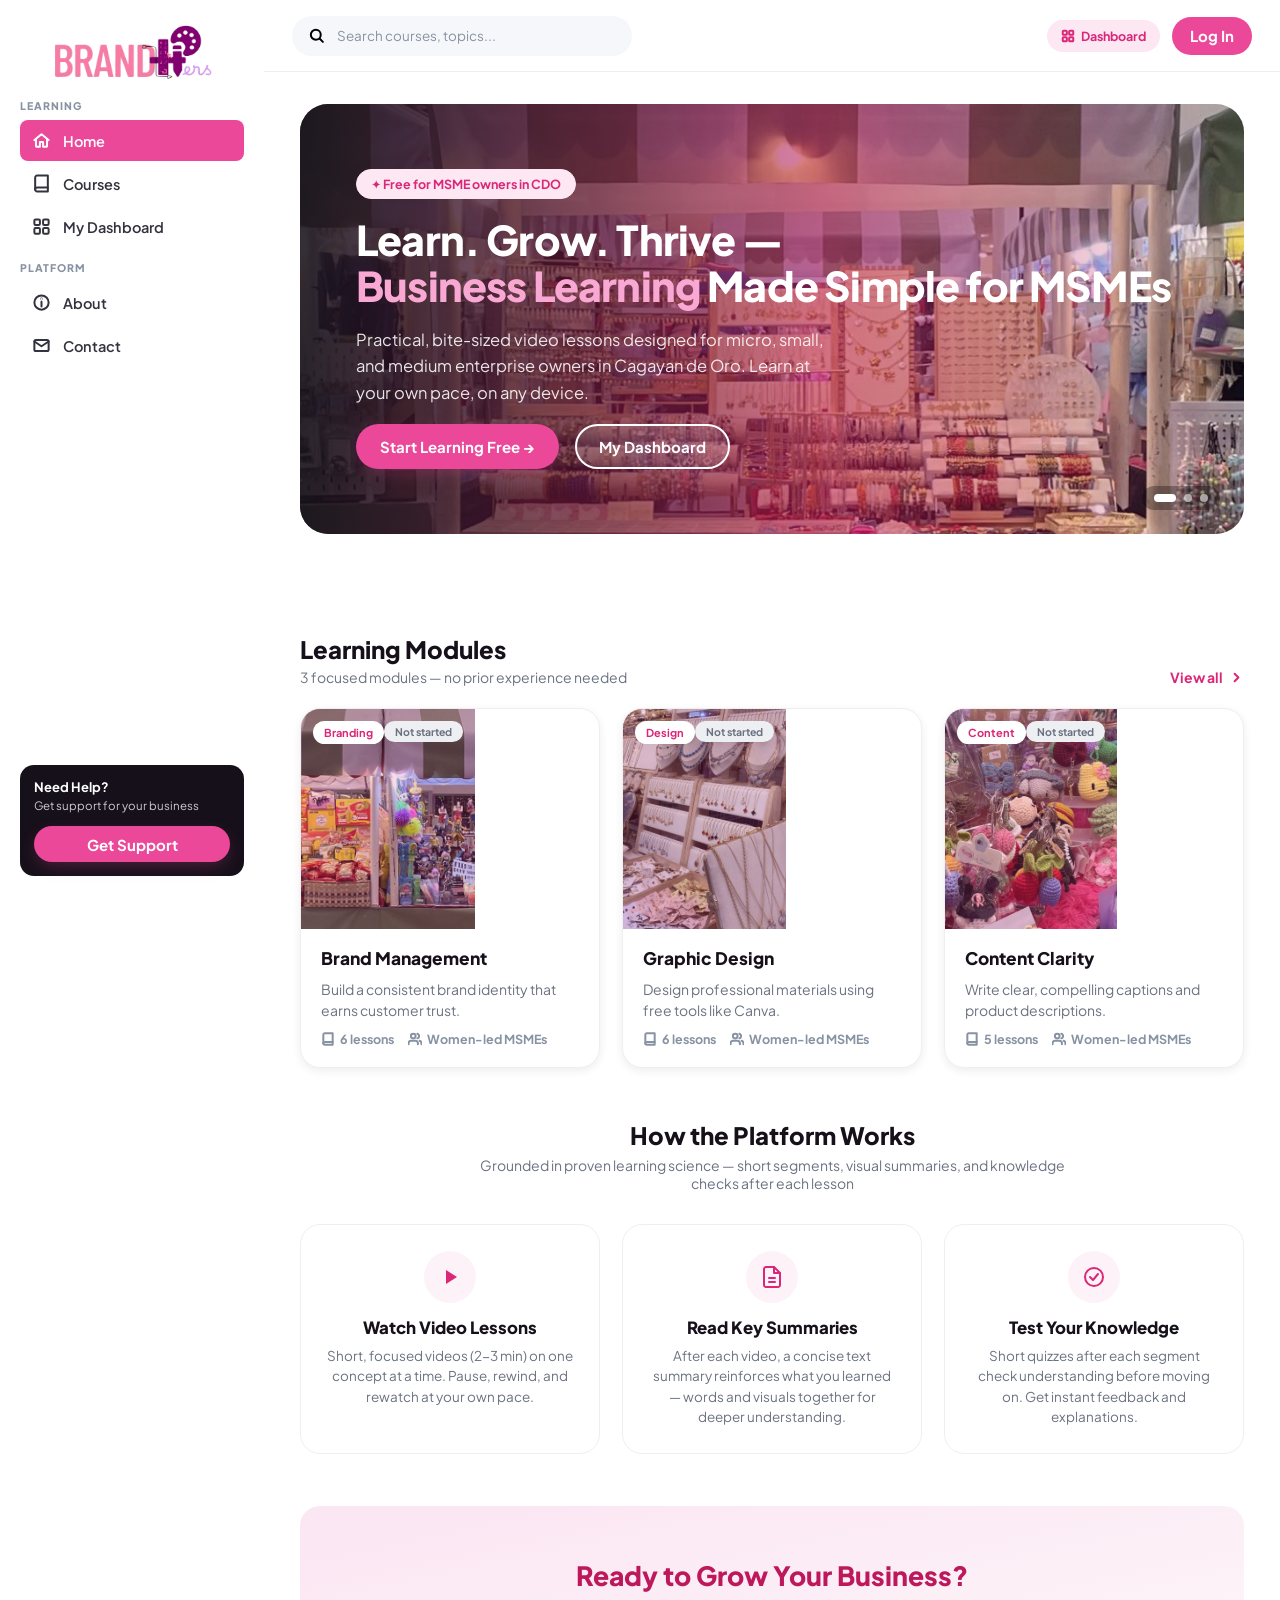
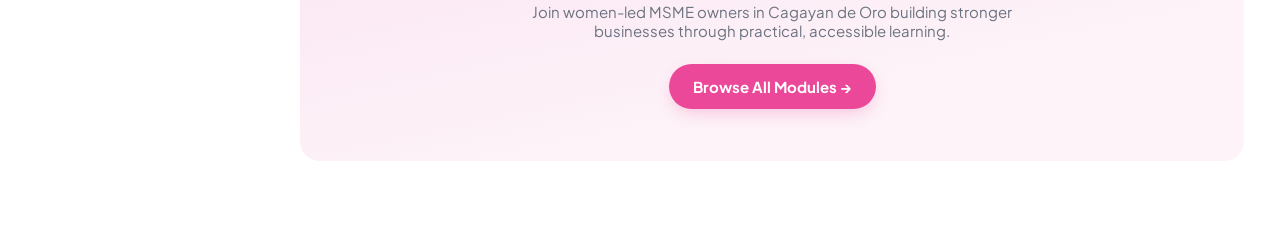
==== index.html @ 3ada5dc4 "Add files via upload" ====
<!doctype html>
<html lang="en">
  <head>
    <meta charset="utf-8" />
    <meta name="viewport" content="width=device-width, initial-scale=1" />
    <title>Home — BrandHERS</title>
    <link rel="icon" href="assets/logo.png" />
    <link rel="preconnect" href="https://fonts.googleapis.com" />
    <link rel="preconnect" href="https://fonts.gstatic.com" crossorigin />
    <link
      href="https://fonts.googleapis.com/css2?family=Plus+Jakarta+Sans:wght@400;500;600;700;800&display=swap"
      rel="stylesheet"
    />
    <link rel="stylesheet" href="css/styles.css" />
  </head>
  <body data-page="home">
    <div class="app">
      <!-- ===== SIDEBAR (same on every page) ===== -->
      <aside class="sidebar" id="sidebar" aria-label="Main navigation">
        <div class="logo-wrap">
          <a href="index.html" class="brand-logo" aria-label="BrandHERS home"
            ><img src="assets/logo.png" alt="BrandHERS"
          /></a>
        </div>
        <p class="nav-label">LEARNING</p>
        <a href="index.html" class="nav-link active"
          ><img class="ic" src="assets/icons/nav-home-active.svg" width="19" height="19" alt="" />Home</a
        >
        <a href="courses.html" class="nav-link"
          ><img class="ic" src="assets/icons/nav-book.svg" width="19" height="19" alt="" />Courses</a
        >
        <a href="dashboard.html" class="nav-link"
          ><img class="ic" src="assets/icons/nav-grid.svg" width="19" height="19" alt="" />My Dashboard</a
        >
        <p class="nav-label second">PLATFORM</p>
        <a href="about.html" class="nav-link"
          ><img class="ic" src="assets/icons/nav-info.svg" width="19" height="19" alt="" />About</a
        >
        <a href="contact.html" class="nav-link"
          ><img class="ic" src="assets/icons/nav-mail.svg" width="19" height="19" alt="" />Contact</a
        >
        <div class="sidebar-spacer"></div>
        <div class="help-card">
          <p class="t1">Need Help?</p>
          <p class="t2">Get support for your business</p>
          <a href="contact.html" class="btn btn-primary">Get Support</a>
        </div>
        <!-- Shown only when logged in -->
        <div class="profile-card" data-when="user" hidden>
          <a href="profile.html" class="profile-row"
            ><span class="avatar" data-bind="initial">E</span>
            <span
              ><span class="nm" data-bind="userName">Edeliza Apsay</span
              ><span class="rl" style="display: block">Business Owner</span></span
            ></a
          >
          <button class="btn btn-outline" data-signout style="width: 100%">Sign Out</button>
        </div>
      </aside>
      <div class="scrim" id="scrim"></div>

      <div class="main">
        <!-- ===== TOPBAR (same on every page) ===== -->
        <header class="topbar" id="topbar">
          <button class="menu-btn" id="menuBtn" aria-label="Open menu"><span></span></button>
          <label class="search"
            ><img class="ic" src="assets/icons/search.svg" width="17" height="17" alt="" /><input
              id="topSearch"
              placeholder="Search courses, topics..."
              aria-label="Search courses"
          /></label>
          <div class="top-actions">
            <div class="notif-host" data-when="user" hidden>
              <button class="icon-btn" id="bellBtn" aria-label="Notifications">
                <img class="ic bell" src="assets/icons/bell.svg" width="19" height="19" alt="" /><img
                  class="ic dot"
                  src="assets/icons/bell-dot.svg"
                  width="9"
                  height="9"
                  alt=""
                  data-when="unread"
                  hidden
                />
              </button>
            </div>
            <a href="dashboard.html" class="dash-badge"
              ><img class="ic" src="assets/icons/grid-badge.svg" width="14" height="14" alt="" />Dashboard</a
            >
            <a href="profile.html" class="user-menu" data-when="user" hidden
              ><span class="avatar" data-bind="initial">E</span><span class="nm" data-bind="firstName">Edeliza</span></a
            >
            <button class="btn btn-primary btn-sm" data-login data-when="guest">Log In</button>
          </div>
        </header>

        <!-- ===== PAGE CONTENT ===== -->
        <main class="content home" id="view">
          <section class="hero">
            <div class="hero-bg">
              <img src="assets/hero-1.jpg" alt="" class="on" /><img src="assets/hero-2.jpg" alt="" /><img
                src="assets/hero-3.jpg"
                alt=""
              />
            </div>
            <div class="hero-overlay"></div>
            <div class="hero-text">
              <span class="badge">✦ Free for MSME owners in CDO</span>
              <h1>Learn. Grow. Thrive —<br /><span class="pk">Business Learning</span> Made Simple for MSMEs</h1>
              <p>
                Practical, bite-sized video lessons designed for micro, small, and medium enterprise owners in Cagayan
                de Oro. Learn at your own pace, on any device.
              </p>
              <div class="cta-row">
                <button class="btn btn-primary" data-start-free="">Start Learning Free →</button>
                <a href="dashboard.html" class="btn btn-hero-outline">My Dashboard</a>
              </div>
            </div>
            <div class="hero-dots">
              <button class="on" data-dot="0" aria-label="Slide 1"></button
              ><button class="" data-dot="1" aria-label="Slide 2"></button
              ><button class="" data-dot="2" aria-label="Slide 3"></button>
            </div>
          </section>

          <section class="section">
            <div class="section-head">
              <div class="titles">
                <h2 class="h-section">Learning Modules</h2>
                <p class="sub">3 focused modules — no prior experience needed</p>
              </div>
              <div class="grow"></div>
              <a href="courses.html" class="view-all"
                >View all <img class="ic" src="assets/icons/chevron-right-pink.svg" width="15" height="15" alt=""
              /></a>
            </div>
            <div class="cards-row">
              <button class="course-card" data-mod="brand-management">
                <div class="thumb">
                  <div class="bg"><img src="assets/module-brand.jpg" alt="" /></div>
                  <span class="tag">Branding</span
                  ><span class="status" data-status="brand-management">Not started</span>
                </div>
                <div class="cc-body">
                  <p class="ttl">Brand Management</p>
                  <p class="dsc">Build a consistent brand identity that earns customer trust.</p>
                  <div class="meta">
                    <span
                      ><img class="ic" src="assets/icons/book-meta.svg" width="14" height="14" alt="" />6 lessons</span
                    ><span
                      ><img class="ic" src="assets/icons/users-meta.svg" width="14" height="14" alt="" />Women-led
                      MSMEs</span
                    >
                  </div>
                </div></button
              ><button class="course-card" data-mod="graphic-design">
                <div class="thumb">
                  <div class="bg"><img src="assets/module-design.jpg" alt="" /></div>
                  <span class="tag">Design</span><span class="status" data-status="graphic-design">Not started</span>
                </div>
                <div class="cc-body">
                  <p class="ttl">Graphic Design</p>
                  <p class="dsc">Design professional materials using free tools like Canva.</p>
                  <div class="meta">
                    <span
                      ><img class="ic" src="assets/icons/book-meta.svg" width="14" height="14" alt="" />6 lessons</span
                    ><span
                      ><img class="ic" src="assets/icons/users-meta.svg" width="14" height="14" alt="" />Women-led
                      MSMEs</span
                    >
                  </div>
                </div></button
              ><button class="course-card" data-mod="content-clarity">
                <div class="thumb">
                  <div class="bg"><img src="assets/module-content.jpg" alt="" /></div>
                  <span class="tag">Content</span><span class="status" data-status="content-clarity">Not started</span>
                </div>
                <div class="cc-body">
                  <p class="ttl">Content Clarity</p>
                  <p class="dsc">Write clear, compelling captions and product descriptions.</p>
                  <div class="meta">
                    <span
                      ><img class="ic" src="assets/icons/book-meta.svg" width="14" height="14" alt="" />5 lessons</span
                    ><span
                      ><img class="ic" src="assets/icons/users-meta.svg" width="14" height="14" alt="" />Women-led
                      MSMEs</span
                    >
                  </div>
                </div>
              </button>
            </div>
          </section>

          <section class="how">
            <div class="titles">
              <h2 class="h-section">How the Platform Works</h2>
              <p class="sub">
                Grounded in proven learning science — short segments, visual summaries, and knowledge checks after each
                lesson
              </p>
            </div>
            <div class="steps-row">
              <div class="step-card">
                <div class="icon-circle">
                  <img class="ic" src="assets/icons/step-play.svg" width="24" height="24" alt="" />
                </div>
                <h3>Watch Video Lessons</h3>
                <p>
                  Short, focused videos (2-3 min) on one concept at a time. Pause, rewind, and rewatch at your own
                  pace.
                </p>
              </div>
              <div class="step-card">
                <div class="icon-circle">
                  <img class="ic" src="assets/icons/step-file.svg" width="24" height="24" alt="" />
                </div>
                <h3>Read Key Summaries</h3>
                <p>
                  After each video, a concise text summary reinforces what you learned — words and visuals together for
                  deeper understanding.
                </p>  
              </div>
              <div class="step-card">
                <div class="icon-circle">
                  <img class="ic" src="assets/icons/step-check.svg" width="24" height="24" alt="" />
                </div>
                <h3>Test Your Knowledge</h3>
                <p>
                  Short quizzes after each segment check understanding before moving on. Get instant feedback and
                  explanations.
                </p>
              </div>
            </div>
          </section>

          <section class="cta-banner">
            <h2>Ready to Grow Your Business?</h2>
            <p>
              Join women-led MSME owners in Cagayan de Oro building stronger businesses through practical, accessible
              learning.
            </p>
            <a href="courses.html" class="btn btn-primary">Browse All Modules →</a>
          </section>
        </main>
      </div>
    </div>
    <div id="modal-root"></div>

    <script src="js/script.js"></script>
  </body>
</html>
---- css/styles.css ----
/* =========================================================
   BrandHERS — styles.css
   ---------------------------------------------------------
   Colors, fonts, sizes and shadows are taken from the Figma file.
   The design is made at 1440px wide; section 18 makes it fit
   tablets and phones.

   TABLE OF CONTENTS  (use Ctrl+F to jump to a number, e.g. "9.")
     1.  Colors & fonts (variables)
     2.  Basics (reset)
     3.  Layout — sidebar
     4.  Layout — topbar & page area
     5.  Buttons & badges
     6.  Cards & common text
     7.  Home page
     8.  Courses page
     9.  Breadcrumbs
     10. Brand Management page
     11. Dashboard page
     12. About page
     13. Contact page
     14. Lesson page (+ video player, outline)
     15. Quiz page
     16. Profile pages
     17. Popups (notifications, log in, language, coming soon, toast)
     18. Responsive (tablet & phone)
     19. Phone polish (small-screen fine-tuning)
   ========================================================= */

/* =========================================================
   1. Colors & fonts (variables)
   Change a color here and it changes everywhere.
   ========================================================= */
:root {
  --white: #ffffff;
  --gray-100: #f6f7fa;
  --gray-200: #edeff3;
  --gray-300: #e2e5ea;
  --gray-500: #8792a2;
  --gray-600: #6b7280;
  --ink-700: #33333f;
  --ink-800: #1f2430;
  --ink-900: #16101a;
  --pink-50: #fdf2f8;
  --pink-100: #fce7f3;
  --pink-200: #fbcfe8;
  --pink-300: #f9a8d4;
  --pink-500: #ec4899;
  --pink-600: #db2777;
  --pink-700: #be185d;
  --ok-fill: #e6f7ec;
  --ok-border: #b8e1c7;
  --ok-icon: #16a34a;
  --ok-title: #0e6b33;
  --fb-text: #3b6147;
  --err-fill: #feecec;
  --err-border: #f5c2c2;
  --err-icon: #dc2626;
  --err-text: #991b1b;
  --shadow-card: 0 3px 10px 0 rgba(23, 15, 26, 0.07);
  --shadow-btn: 0 6px 18px -4px rgba(237, 71, 153, 0.32);
  --shadow-raised: 0 12px 32px -4px rgba(23, 15, 26, 0.14);
  --font: 'Plus Jakarta Sans', system-ui, -apple-system, 'Segoe UI', sans-serif;
}

/* =========================================================
   2. Basics (reset)
   ========================================================= */
* {
  box-sizing: border-box;
}

html,
body {
  margin: 0;
}

body {
  background: var(--white);
  font-family: var(--font);
  color: var(--ink-800);
  line-height: normal;
  -webkit-font-smoothing: antialiased;
}

a {
  color: inherit;
  text-decoration: none;
}

button {
  padding: 0;
  border: 0;
  background: none;
  font: inherit;
  color: inherit;
  text-align: left;
  cursor: pointer;
}

input,
select,
textarea {
  font: inherit;
  color: inherit;
}

p,
h1,
h2,
h3 {
  margin: 0;
}

img {
  display: block;
}
img.ic {
  flex: none;
}

/* Anything with the hidden attribute stays hidden (used by script.js) */
[hidden] {
  display: none !important;
}

/* =========================================================
   3. Layout — sidebar
   ========================================================= */
.app {
  display: flex;
  align-items: flex-start;
  min-height: 100vh;
}

.sidebar {
  position: sticky;
  top: 0;
  z-index: 40;
  flex: none;
  display: flex;
  flex-direction: column;
  width: 264px;
  padding: 24px 20px;
  height: 100vh;
  overflow-y: auto;
  background: var(--white);
}

.logo-wrap {
  display: flex;
  justify-content: center;
}

.brand-logo {
  position: relative;
  width: 160px;
  height: 55.172px;
  overflow: hidden;
}
.brand-logo img {
  position: absolute;
  left: -5.9%;
  top: -58.71%;
  width: 113.16%;
  height: 232.36%;
  max-width: none;
}

.nav-label {
  margin: 20px 0 8px;
  font-weight: 800;
  font-size: 10.5px;
  letter-spacing: 0.945px;
  color: var(--gray-500);
}
.nav-label.second {
  margin-top: 12px;
}

.nav-link {
  display: flex;
  align-items: center;
  gap: 12px;
  width: 100%;
  padding: 11px 12px;
  margin-bottom: 2px;
  border-radius: 8px;
  font-weight: 600;
  font-size: 14.5px;
  color: var(--ink-700);
}
.nav-link:hover {
  background: var(--pink-50);
}
.nav-link.active {
  background: var(--pink-500);
  color: var(--white);
}

.sidebar-spacer {
  flex: 1 0 12px;
}

.help-card {
  display: flex;
  flex-direction: column;
  gap: 3px;
  padding: 14px;
  border-radius: 14px;
  background: var(--ink-900);
}
.help-card .t1 {
  font-weight: 700;
  font-size: 13px;
  color: #fff;
}
.help-card .t2 {
  margin-bottom: 10px;
  font-size: 11.5px;
  color: #cfcbd6;
}
.help-card .btn {
  height: 36px;
  width: 100%;
  padding: 0 24px;
}

.profile-card {
  display: flex;
  flex-direction: column;
  gap: 12px;
  margin-top: 12px;
  width: 224px;
  padding: 14px;
  border: 1px solid var(--gray-200);
  border-radius: 14px;
  background: var(--white);
  filter: drop-shadow(0 3px 5px rgba(23, 15, 26, 0.07));
}

.profile-row {
  display: flex;
  align-items: center;
  gap: 10px;
}

.avatar {
  display: grid;
  place-items: center;
  flex: none;
  width: 40px;
  height: 40px;
  border-radius: 20px;
  background: var(--pink-500);
  color: #fff;
  font-weight: 700;
  font-size: 15px;
}

.profile-row .nm {
  font-weight: 700;
  font-size: 13px;
  color: var(--ink-900);
}
.profile-row .rl {
  margin-top: 2px;
  font-size: 11px;
  color: var(--gray-500);
}

/* =========================================================
   4. Layout — topbar & page area
   ========================================================= */
.main {
  flex: 1;
  display: flex;
  flex-direction: column;
  min-width: 0;
  min-height: 100vh;
}

.topbar {
  position: sticky;
  top: 0;
  z-index: 30;
  display: flex;
  align-items: center;
  gap: 16px;
  height: 72px;
  padding: 0 28px;
  border-bottom: 1px solid var(--gray-200);
  background: var(--white);
}

/* Search icon in the topbar — only shown on phones (added by script.js) */
.icon-btn.search-btn {
  display: none;
}
.search-btn .ic {
  margin: 10.5px;
}

/* Small BrandHERS logo in the topbar — only shown on phones (added by script.js) */
.top-logo {
  position: relative;
  display: none;
  flex: none;
  width: 104px;
  height: 36px;
  overflow: hidden;
}
.top-logo img {
  position: absolute;
  left: -5.9%;
  top: -58.71%;
  width: 113.16%;
  height: 232.36%;
  max-width: none;
}

.menu-btn {
  display: none;
  place-items: center;
  flex: none;
  width: 40px;
  height: 40px;
  border-radius: 20px;
  background: var(--gray-100);
}
.menu-btn span {
  display: block;
  width: 18px;
  height: 2px;
  border-radius: 2px;
  background: var(--ink-800);
  box-shadow:
    0 -6px 0 var(--ink-800),
    0 6px 0 var(--ink-800);
}

.search {
  display: flex;
  align-items: center;
  gap: 10px;
  flex: none;
  width: 340px;
  height: 40px;
  padding: 10px 16px;
  border-radius: 999px;
  background: var(--gray-100);
}
.search input {
  flex: 1;
  min-width: 0;
  border: 0;
  outline: 0;
  background: none;
  font-size: 13.5px;
  color: var(--ink-800);
}
.search input::placeholder {
  color: var(--gray-500);
}

.top-actions {
  display: flex;
  align-items: center;
  gap: 12px;
  margin-left: auto;
}

.icon-btn {
  position: relative;
  display: block;
  width: 40px;
  height: 40px;
  border-radius: 20px;
  background: var(--gray-100);
}
.icon-btn .bell {
  position: absolute;
  left: 10.5px;
  top: 10.5px;
}
.icon-btn .dot {
  position: absolute;
  left: 26px;
  top: 4px;
}

.dash-badge {
  display: flex;
  align-items: center;
  gap: 6px;
  padding: 8px 14px;
  border-radius: 999px;
  background: var(--pink-100);
  font-weight: 700;
  font-size: 12.5px;
  color: var(--pink-600);
}

.user-menu {
  display: flex;
  align-items: center;
  gap: 8px;
  padding: 5px 14px 5px 6px;
  border: 1px solid var(--gray-200);
  border-radius: 999px;
  background: var(--white);
  font-weight: 700;
  font-size: 14px;
  color: var(--ink-800);
}
.user-menu .avatar {
  width: 36px;
  height: 36px;
  border-radius: 18px;
  font-size: 14px;
}

.notif-host {
  position: relative;
}

/* Log In button in the topbar: no pink glow */
.top-actions .btn-primary {
  box-shadow: none;
}

.content {
  display: flex;
  flex-direction: column;
  gap: 36px;
  width: 100%; /* fills the screen, also on wide monitors */
  padding: 32px 36px 72px;
}
.content.home {
  gap: 52px;
}
.content.center {
  align-items: center;
}

/* =========================================================
   5. Buttons & badges
   ========================================================= */
.btn {
  display: inline-flex;
  align-items: center;
  justify-content: center;
  gap: 8px;
  padding: 13px 24px;
  border-radius: 999px;
  font-weight: 700;
  font-size: 15px;
  white-space: nowrap;
  line-height: normal;
}

.btn-primary {
  background: var(--pink-500);
  box-shadow: var(--shadow-btn);
  color: var(--white);
}
.btn-primary:hover {
  background: var(--pink-600);
}

.btn-outline {
  padding: 11px 22px;
  border: 2px solid var(--pink-300);
  color: var(--pink-600);
}
.btn-outline:hover {
  background: var(--pink-50);
}

.btn-ghost {
  background: var(--gray-100);
  color: var(--ink-800);
}
.btn-ghost:hover {
  background: var(--gray-200);
}

.btn-hero-outline {
  padding: 11px 22px;
  border: 2px solid #fff;
  background: rgba(255, 255, 255, 0.12);
  color: #fff;
}

.btn-sm {
  padding: 0 18px;
  height: 38px;
}

.btn[disabled] {
  opacity: 0.5;
  box-shadow: none;
  cursor: not-allowed;
}

.badge {
  display: inline-flex;
  align-items: center;
  align-self: flex-start;
  padding: 6px 14px;
  border-radius: 999px;
  border: 1px solid var(--pink-100);
  background: var(--pink-100);
  font-weight: 700;
  font-size: 12.5px;
  color: var(--pink-600);
}

/* =========================================================
   6. Cards & common text
   ========================================================= */
.h-section {
  font-weight: 800;
  font-size: 24px;
  color: var(--ink-900);
}

.sub {
  font-size: 14px;
  color: var(--gray-600);
}

.card {
  border: 1px solid var(--gray-200);
  border-radius: 20px;
  background: var(--white);
  box-shadow: var(--shadow-card);
}

/* =========================================================
   7. Home page (index.html)
   ========================================================= */
.hero {
  position: relative;
  display: flex;
  align-items: center;
  gap: 40px;
  height: 430px;
  overflow: hidden;
  padding: 64px 56px;
  border-radius: 28px;
}

.hero-bg {
  position: absolute;
  inset: 0;
}
.hero-bg img {
  position: absolute;
  inset: 0;
  width: 100%;
  height: 100%;
  object-fit: cover;
  opacity: 0;
  transition: opacity 0.9s ease;
}
.hero-bg img.on {
  opacity: 1;
}

.hero-overlay {
  position: absolute;
  inset: 0;
  background: linear-gradient(
    90deg,
    rgba(22, 16, 26, 0.88) 0%,
    rgba(190, 24, 93, 0.55) 55%,
    rgba(190, 24, 93, 0.05) 100%
  );
}

.hero-dots {
  position: absolute;
  right: 24px;
  bottom: 24px;
  z-index: 2;
  display: flex;
  gap: 8px;
  align-items: center;
  padding: 8px 12px;
  border-radius: 999px;
  background: rgba(0, 0, 0, 0.3);
}
.hero-dots button {
  width: 8px;
  height: 8px;
  border-radius: 4px;
  background: rgba(255, 255, 255, 0.55);
  transition: width 0.3s;
}
.hero-dots button.on {
  width: 22px;
  background: #fff;
}

.hero-text {
  position: relative;
  flex: 1;
  display: flex;
  flex-direction: column;
  gap: 18px;
  min-width: 0;
}

.hero h1 {
  font-weight: 800;
  font-size: 41px;
  line-height: 1.12;
  letter-spacing: -0.82px;
  color: #fff;
}
.hero h1 .pk {
  color: var(--pink-300);
}
.hero p {
  width: 480px;
  max-width: 100%;
  font-size: 16.5px;
  line-height: 1.6;
  color: rgba(255, 255, 255, 0.88);
}

.cta-row {
  display: flex;
  gap: 16px;
  flex-wrap: wrap;
}

.section {
  display: flex;
  flex-direction: column;
  gap: 22px;
}

.section-head {
  display: flex;
  align-items: flex-end;
  gap: 16px;
  min-height: 100px;
}
.section-head .grow {
  flex: 1;
}
.section-head .titles {
  display: flex;
  flex-direction: column;
  gap: 4px;
}

.view-all {
  display: flex;
  align-items: center;
  gap: 6px;
  font-weight: 700;
  font-size: 14px;
  color: var(--pink-600);
}

.cards-row {
  display: grid;
  grid-template-columns: repeat(3, 1fr);
  gap: 22px;
}

.course-card {
  display: flex;
  flex-direction: column;
  overflow: hidden;
  border-radius: 20px;
  border: 1px solid var(--gray-200);
  background: var(--white);
  box-shadow: var(--shadow-card);
  text-align: left;
  transition:
    transform 0.15s,
    box-shadow 0.15s;
}
.course-card:hover {
  box-shadow: 0 10px 24px rgba(23, 15, 26, 0.1);
  transform: translateY(-2px);
}

.thumb {
  position: relative;
  display: flex;
  justify-content: space-between;
  align-items: flex-start;
  height: 220px;
  padding: 12px 12px 0;
  overflow: hidden;
}
.thumb .bg {
  position: absolute;
  inset: 0;
  background-image: linear-gradient(148deg, #fbe7f3 0%, #fdf3f8 71.43%);
}
.thumb .bg img {
  position: absolute;
  inset: 0;
  width: 100%;
  height: 100%;
  object-fit: cover;
}
.thumb .bg::after {
  position: absolute;
  inset: 0;
  background: rgba(237, 71, 153, 0.2);
  content: '';
}

.tag {
  position: relative;
  padding: 5px 11px;
  border-radius: 999px;
  background: var(--white);
  font-weight: 700;
  font-size: 11px;
  color: var(--pink-600);
}

.status {
  position: relative;
  padding: 4px 11px;
  border-radius: 999px;
  background: var(--gray-200);
  font-weight: 700;
  font-size: 10.5px;
  color: var(--gray-600);
  white-space: nowrap;
}
.status.prog {
  background: var(--pink-100);
  color: var(--pink-700);
}
.status.done {
  background: var(--ok-fill);
  color: var(--ok-title);
}

.cc-body {
  display: flex;
  flex-direction: column;
  gap: 10px;
  flex: 1;
  padding: 18px 20px 20px;
}
.cc-body .ttl {
  font-weight: 800;
  font-size: 17.3px;
  color: var(--ink-900);
}
.cc-body .dsc {
  font-size: 14px;
  line-height: 1.5;
  color: var(--gray-600);
}

.meta {
  display: flex;
  gap: 14px;
  flex-wrap: wrap;
}
.meta span {
  display: flex;
  align-items: center;
  gap: 5px;
  font-weight: 700;
  font-size: 12.5px;
  color: var(--gray-500);
  white-space: nowrap;
}

.how {
  display: flex;
  flex-direction: column;
  align-items: center;
  gap: 32px;
}
.how .titles {
  display: flex;
  flex-direction: column;
  gap: 6px;
  align-items: center;
  max-width: 100%;
  text-align: center;
}
.how .titles .sub {
  width: 620px;
  max-width: 100%;
}

.steps-row {
  display: grid;
  grid-template-columns: repeat(3, 1fr);
  gap: 22px;
  width: 100%;
}

.step-card {
  display: flex;
  flex-direction: column;
  align-items: center;
  gap: 8px;
  padding: 26px;
  border: 1px solid var(--gray-200);
  border-radius: 20px;
  background: var(--white);
  text-align: center;
}

.icon-circle {
  display: grid;
  place-items: center;
  width: 52px;
  height: 52px;
  margin-bottom: 6px;
  border-radius: 26px;
  background: var(--pink-50);
}

.step-card h3 {
  font-weight: 800;
  font-size: 16.8px;
  color: var(--ink-900);
}
.step-card p {
  font-size: 13.5px;
  line-height: 1.5;
  color: var(--gray-600);
}

.cta-banner {
  display: flex;
  flex-direction: column;
  align-items: center;
  gap: 10px;
  padding: 52px 30px;
  border-radius: 20px;
  background-image: linear-gradient(168deg, #fbe7f3 11.5%, #fdf3f8 65.4%);
  text-align: center;
}
.cta-banner h2 {
  font-weight: 800;
  font-size: 26.5px;
  color: var(--pink-700);
}
.cta-banner p {
  width: 480px;
  max-width: 100%;
  margin-bottom: 14px;
  font-size: 15px;
  color: var(--gray-600);
}

/* =========================================================
   8. Courses page (courses.html)
   ========================================================= */
.courses-banner {
  display: flex;
  align-items: center;
  gap: 40px;
  padding: 32px 36px;
  border-radius: 24px;
  background: linear-gradient(90deg, var(--pink-50), var(--pink-100));
}
.courses-banner .txt {
  flex: 1;
  display: flex;
  flex-direction: column;
  gap: 12px;
  min-width: 0;
}
.courses-banner h1 {
  font-weight: 800;
  font-size: 30px;
  color: var(--ink-900);
}
.courses-banner p {
  font-size: 15px;
  color: var(--gray-600);
}

.banner-stats {
  display: flex;
  gap: 12px;
}

.banner-stat {
  display: flex;
  flex-direction: column;
  align-items: center;
  gap: 2px;
  width: 112px;
  padding: 14px 20px;
  border-radius: 16px;
  background: var(--white);
  filter: drop-shadow(0 6px 8px rgba(217, 38, 115, 0.08));
}
.banner-stat b {
  font-weight: 800;
  font-size: 24px;
  color: var(--pink-500);
}
.banner-stat span {
  font-weight: 700;
  font-size: 12px;
  color: var(--gray-600);
}

.toolbar {
  display: flex;
  gap: 14px;
  align-items: center;
}

.field-search {
  flex: 1;
  display: flex;
  align-items: center;
  gap: 10px;
  padding: 13px 16px;
  border-radius: 8px;
  border: 1.5px solid var(--gray-300);
  background: var(--gray-100);
}
.field-search input {
  flex: 1;
  border: 0;
  outline: 0;
  background: none;
  font-size: 14px;
}
.field-search input::placeholder {
  color: var(--gray-500);
}

.sort-field {
  position: relative;
  display: flex;
  align-items: center;
  gap: 8px;
  padding: 13px 12px 13px 16px;
  border-radius: 8px;
  border: 1.5px solid var(--gray-300);
  background: var(--white);
  font-weight: 700;
  font-size: 13px;
  color: var(--ink-700);
}
.sort-field select {
  position: absolute;
  inset: 0;
  opacity: 0;
  cursor: pointer;
}

.chips {
  display: flex;
  gap: 8px;
  flex-wrap: wrap;
}

.chip {
  padding: 7px 16px;
  border-radius: 999px;
  border: 1px solid var(--gray-200);
  background: var(--white);
  font-weight: 700;
  font-size: 13px;
  color: var(--gray-600);
}
.chip.on {
  border-color: var(--pink-600);
  background: var(--pink-600);
  color: #fff;
}

.course-card.full {
  filter: drop-shadow(0 3px 5px rgba(23, 15, 26, 0.07));
  box-shadow: none;
}
.course-card.full .thumb {
  height: 200px;
}
.course-card.full .dsc {
  font-size: 13.5px;
}

.checklist {
  display: flex;
  flex-direction: column;
  gap: 7px;
}
.checklist div {
  display: flex;
  gap: 8px;
  align-items: flex-start;
  font-size: 12.8px;
  color: var(--ink-700);
}

.cc-footer {
  display: flex;
  align-items: center;
  min-height: 100px;
}

#grid {
  align-items: start;
}

.cc-footer .meta span {
  font-size: 12px;
}
.cc-footer .cta {
  display: flex;
  align-items: center;
  gap: 5px;
  margin-left: auto;
  font-weight: 700;
  font-size: 13px;
  color: var(--pink-600);
}

.ctml {
  display: flex;
  gap: 16px;
  padding: 26px;
  border-radius: 20px;
  background: var(--gray-100);
}
.ctml .ib {
  display: grid;
  place-items: center;
  flex: none;
  width: 40px;
  height: 40px;
  border-radius: 20px;
  background: var(--pink-100);
}
.ctml h3 {
  margin-bottom: 8px;
  font-weight: 800;
  font-size: 16px;
  color: var(--ink-900);
}
.ctml p {
  font-size: 13.5px;
  line-height: 1.55;
  color: var(--gray-600);
}

.empty {
  grid-column: 1 / -1;
  padding: 40px;
  text-align: center;
  color: var(--gray-600);
  font-size: 14px;
}

/* =========================================================
   9. Breadcrumbs (Home > Courses > …)
   ========================================================= */
.crumbs {
  display: flex;
  flex-wrap: wrap;
  gap: 8px;
  align-items: center;
  font-size: 13px;
  color: var(--gray-500);
}
.crumbs a:hover {
  color: var(--pink-600);
}
.crumbs .cur {
  font-weight: 600;
  color: var(--ink-800);
}
.crumbs.bold a,
.crumbs.bold .cur {
  font-weight: 700;
}

/* =========================================================
   10. Brand Management page (course.html)
   ========================================================= */
.course-hero {
  display: flex;
  gap: 36px;
  align-items: flex-start;
}
.course-hero .left {
  flex: 1;
  display: flex;
  flex-direction: column;
  gap: 16px;
  min-width: 0;
}
.course-hero h1 {
  font-weight: 800;
  font-size: 30px;
  color: var(--ink-900);
}
.course-hero .lead {
  font-size: 15.5px;
  line-height: 1.55;
  color: var(--gray-600);
}

.course-meta {
  display: flex;
  gap: 20px;
}
.course-meta span {
  display: flex;
  align-items: center;
  gap: 6px;
  font-weight: 700;
  font-size: 13px;
  color: var(--gray-500);
}

.outcomes {
  display: flex;
  flex-direction: column;
  gap: 14px;
  padding: 24px;
}
.outcomes h3 {
  font-weight: 800;
  font-size: 15.5px;
  color: var(--ink-900);
}
.outcomes div {
  display: flex;
  gap: 10px;
  align-items: flex-start;
  font-size: 13.5px;
  color: var(--ink-700);
}

.course-hero .right {
  flex: 1;
  display: flex;
  flex-direction: column;
  gap: 20px;
  min-width: 0;
  padding: 24px;
  border: 1px solid var(--gray-200);
  border-radius: 20px;
}

.course-img {
  position: relative;
  height: 220px;
  overflow: hidden;
  border-radius: 14px;
  background-image: linear-gradient(155deg, #fbe7f3 0%, #ed92bf 71.4%);
}
.course-img img {
  position: absolute;
  inset: 0;
  width: 100%;
  height: 100%;
  object-fit: cover;
}
.course-img::after {
  position: absolute;
  inset: 0;
  background: rgba(237, 71, 153, 0.2);
  content: '';
}

.progress-head {
  display: flex;
  justify-content: space-between;
  align-items: flex-start;
  min-height: 100px;
  font-size: 13px;
  font-weight: 700;
  color: var(--ink-800);
}
.progress-head b {
  font-weight: 800;
  color: var(--pink-600);
}

.track {
  height: 8px;
  overflow: hidden;
  border-radius: 999px;
  background: var(--gray-200);
}
.track i {
  display: block;
  height: 100%;
  min-width: 1px;
  border-radius: 999px;
  background: linear-gradient(90deg, #f472b6, #db2777);
  transition: width 0.4s;
}

.progress-note {
  font-size: 12.5px;
  color: var(--gray-600);
}

.lessons-head .t {
  font-weight: 800;
  font-size: 22px;
  color: var(--ink-900);
}
.lessons-head .s {
  margin-top: 4px;
  font-size: 13.5px;
  color: var(--gray-600);
}

.lessons-card {
  overflow: hidden;
  border: 1px solid var(--gray-200);
  border-radius: 20px;
  box-shadow: var(--shadow-card);
}

.lesson-row {
  display: flex;
  align-items: center;
  gap: 16px;
  padding: 16px 22px;
  width: 100%;
  border-bottom: 1px solid var(--gray-200);
  background: var(--white);
}
.lesson-row:last-child {
  border-bottom: 0;
}
.lesson-row:hover {
  background: var(--pink-50);
}

.lesson-num {
  display: grid;
  place-items: center;
  flex: none;
  width: 28px;
  height: 28px;
  border-radius: 14px;
  background: var(--gray-100);
  font-weight: 800;
  font-size: 12px;
  color: var(--gray-500);
}

.lesson-row .tx {
  flex: 1;
  display: flex;
  flex-direction: column;
  gap: 2px;
  min-width: 0;
}
.lesson-row .tx b {
  font-weight: 700;
  font-size: 14.5px;
  color: var(--ink-800);
}
.lesson-row .tx small {
  font-size: 12px;
  color: var(--gray-500);
}

/* =========================================================
   11. Dashboard page (dashboard.html)
   ========================================================= */
.welcome {
  position: relative;
  display: flex;
  align-items: center;
  gap: 24px;
  overflow: hidden;
  padding: 30px 36px;
  border-radius: 24px;
  background: linear-gradient(90deg, #be185d 0%, #ec4899 70.67%);
  box-shadow: 0 14px 30px 0 rgba(217, 38, 115, 0.25);
}
.welcome .e1 {
  position: absolute;
  left: 860px;
  top: -90px;
  width: 220px;
  height: 220px;
}
.welcome .e2 {
  position: absolute;
  left: 980px;
  top: 70px;
  width: 160px;
  height: 160px;
}
.welcome .txt {
  position: relative;
  flex: 1;
  display: flex;
  flex-direction: column;
  gap: 10px;
  min-width: 0;
}
.welcome .k {
  font-weight: 700;
  font-size: 12px;
  letter-spacing: 1.2px;
  color: var(--pink-100);
}
.welcome h1 {
  font-weight: 800;
  font-size: 28px;
  color: #fff;
}
.welcome .p {
  font-weight: 500;
  font-size: 15px;
  color: var(--pink-50);
}
.welcome .btns {
  display: flex;
  gap: 12px;
  flex-wrap: wrap;
  padding-top: 8px;
}

.btn-white {
  padding: 12px 22px;
  background: #fff;
  color: var(--pink-700);
  font-size: 14px;
}

.btn-line-white {
  padding: 10.5px 20.5px;
  border: 1.5px solid #fff;
  color: #fff;
  font-size: 14px;
}

.ring {
  position: relative;
  flex: none;
  width: 132px;
  height: 132px;
}
.ring svg {
  position: absolute;
  inset: 0;
}
.ring .v {
  position: absolute;
  inset: 0;
  display: flex;
  flex-direction: column;
  align-items: center;
  justify-content: center;
}
.ring .v b {
  font-weight: 800;
  font-size: 30px;
  color: #fff;
}
.ring .v span {
  margin-top: 4px;
  font-weight: 600;
  font-size: 12px;
  color: var(--pink-100);
}

.stats-row {
  display: grid;
  grid-template-columns: repeat(4, 1fr);
  gap: 22px;
}

.stat-box {
  display: flex;
  flex-direction: column;
  align-items: center;
  height: 107px;
  padding: 22px 19px 0;
  border-radius: 14px;
  border: 1px solid var(--pink-100);
  background: var(--pink-50);
  filter: drop-shadow(0 3px 5px rgba(23, 15, 26, 0.07));
  text-align: center;
}
.stat-box b {
  font-weight: 800;
  font-size: 25px;
  color: var(--pink-600);
}
.stat-box span {
  margin-top: 1px;
  font-weight: 700;
  font-size: 12.5px;
  color: var(--gray-600);
}

.dash-grid {
  display: flex;
  gap: 24px;
  align-items: flex-start;
}

.dash-left {
  flex: 660 1 0;
  display: flex;
  flex-direction: column;
  gap: 32px;
  min-width: 0;
}

.dash-right {
  flex: 420 1 0;
  display: flex;
  flex-direction: column;
  gap: 32px;
  min-width: 0;
}

.dsec {
  display: flex;
  flex-direction: column;
  gap: 16px;
}
.dsec .t {
  font-weight: 800;
  font-size: 18px;
  color: var(--ink-900);
}
.dsec .s {
  margin-top: 4px;
  font-size: 13px;
  color: var(--gray-500);
}

.continue-card {
  display: flex;
  align-items: center;
  gap: 16px;
  padding: 16px;
  border: 1px solid var(--gray-200);
  border-radius: 14px;
  box-shadow: var(--shadow-card);
  background: #fff;
}
.continue-card .th {
  position: relative;
  flex: none;
  width: 64px;
  height: 64px;
  overflow: hidden;
  border-radius: 12px;
  background: linear-gradient(90deg, #f66fb3, #cf187c);
}
.continue-card .th img {
  position: absolute;
  inset: 0;
  width: 100%;
  height: 100%;
  object-fit: cover;
}
.continue-card .th::after {
  position: absolute;
  inset: 0;
  background: rgba(237, 71, 153, 0.2);
  content: '';
}
.continue-card .mid {
  flex: 1;
  display: flex;
  flex-direction: column;
  gap: 8px;
  min-width: 0;
}
.continue-card .mid b {
  font-weight: 700;
  font-size: 15px;
  color: var(--ink-900);
}
.continue-card .mid small {
  font-size: 12px;
  color: var(--gray-500);
}
.continue-card .track {
  height: 6px;
}
.continue-card .track i {
  min-width: 4px;
  background: var(--pink-500);
}

.pct-pill {
  padding: 6px 12px;
  border-radius: 999px;
  background: var(--pink-50);
  font-weight: 700;
  font-size: 12px;
  color: var(--pink-600);
}

.streak-card {
  display: flex;
  justify-content: space-between;
  padding: 20px;
  border: 1px solid var(--gray-200);
  border-radius: 14px;
  box-shadow: var(--shadow-card);
}

.day {
  display: flex;
  flex-direction: column;
  align-items: center;
  gap: 8px;
  font-weight: 700;
  font-size: 11px;
  color: var(--gray-500);
}
.day i {
  display: grid;
  place-items: center;
  width: 40px;
  height: 40px;
  border-radius: 12px;
  background: var(--gray-100);
}
.day.on i {
  background: var(--pink-500);
}
.day.today i {
  border: 2px dashed var(--pink-300);
}
.day.today.on i {
  border: 0;
}

.activity-card {
  overflow: hidden;
  border: 1px solid var(--gray-200);
  border-radius: 14px;
  box-shadow: var(--shadow-card);
}

.act-row {
  display: flex;
  align-items: center;
  gap: 12px;
  padding: 16px 18px;
  border-top: 1px solid var(--gray-200);
  background: #fff;
}
.act-row:first-child {
  border-top: 0;
}

.act-ic {
  display: grid;
  place-items: center;
  flex: none;
  width: 34px;
  height: 34px;
  border-radius: 10px;
  background: var(--pink-50);
}

.act-row b {
  display: block;
  font-weight: 700;
  font-size: 13px;
  color: var(--ink-800);
}
.act-row small {
  display: block;
  margin-top: 3px;
  font-size: 11px;
  color: var(--gray-500);
}

.rec-list {
  display: flex;
  flex-direction: column;
  gap: 10px;
}

.rec {
  display: flex;
  align-items: center;
  gap: 14px;
  padding: 14px 16px;
  width: 100%;
  border: 1px solid var(--gray-200);
  border-radius: 14px;
  background: #fff;
  box-shadow: var(--shadow-card);
}
.rec .th {
  position: relative;
  flex: none;
  width: 38px;
  height: 38px;
  overflow: hidden;
  border-radius: 12px;
}
.rec .th img {
  width: 100%;
  height: 100%;
  object-fit: cover;
}
.rec .th::after {
  position: absolute;
  inset: 0;
  background: rgba(237, 71, 153, 0.2);
  content: '';
}
.rec b {
  display: block;
  font-weight: 700;
  font-size: 14px;
  color: var(--ink-900);
}
.rec small {
  display: block;
  margin-top: 3px;
  font-size: 12px;
  color: var(--gray-500);
}

/* =========================================================
   12. About page (about.html)
   ========================================================= */
.header-block {
  display: flex;
  flex-direction: column;
  gap: 16px;
  padding-bottom: 8px;
}
.header-block h1 {
  font-weight: 800;
  font-size: 36px;
  line-height: 1.2;
  letter-spacing: -0.36px;
  color: var(--ink-900);
}
.header-block p {
  width: 820px;
  max-width: 100%;
  font-size: 16px;
  line-height: 1.65;
  color: var(--gray-600);
}

.mission-grid {
  display: flex;
  gap: 24px;
  align-items: stretch;
}

.image-card {
  flex: 1;
  height: 300px;
  overflow: hidden;
  border-radius: 16px;
  /* same pinks as the top and bottom edges of the About video, so the video blends in */
  background: linear-gradient(to bottom, #fdf5f9 50%, #fce8f2 50%);
}
.image-card video {
  display: block;
  width: 100%;
  height: 100%;
  object-fit: contain; /* show the whole logo animation, never cut */
}

.mission-card {
  flex: 1;
  display: flex;
  flex-direction: column;
  justify-content: center;
  gap: 16px;
  padding: 28px;
}
.mission-card h2 {
  font-weight: 800;
  font-size: 19px;
  color: var(--ink-900);
}
.mission-card .p {
  font-size: 14px;
  color: var(--gray-600);
}

.mission-list {
  display: flex;
  flex-direction: column;
  gap: 12px;
}
.mission-list div {
  display: flex;
  align-items: center;
  gap: 10px;
  font-weight: 500;
  font-size: 13.5px;
  color: var(--ink-800);
}

.stats-row.about {
  gap: 20px;
}

.cta-section {
  display: flex;
  flex-direction: column;
  align-items: center;
  gap: 14px;
  padding: 44px 40px;
  border-radius: 20px;
  background-image: linear-gradient(171deg, #fce6f2 14.3%, #fdf2f8 85.7%);
  text-align: center;
}
.cta-section h2 {
  font-weight: 800;
  font-size: 22px;
  color: var(--pink-700);
}
.cta-section p {
  width: 460px;
  max-width: 100%;
  font-size: 14px;
  color: var(--gray-600);
}

/* =========================================================
   13. Contact page (contact.html)
   ========================================================= */
.header-block.tight {
  gap: 10px;
  padding-bottom: 0;
}
.header-block.tight h1 {
  font-size: 32px;
  line-height: normal;
  letter-spacing: 0;
}
.header-block.tight p {
  font-size: 15px;
  line-height: normal;
}

.contact-grid {
  display: flex;
  gap: 24px;
  align-items: stretch;
}

.form-card {
  flex: none;
  display: flex;
  flex-direction: column;
  gap: 16px;
  width: 620px;
  padding: 28px;
}
.form-card h2,
.info-card h2 {
  font-weight: 800;
  font-size: 17px;
  color: var(--ink-900);
}

.info-card h2 {
  font-size: 16px;
}

.field {
  display: flex;
  flex-direction: column;
  gap: 7px;
}
.field label {
  font-weight: 700;
  font-size: 12.5px;
  color: var(--ink-800);
}

.input {
  position: relative;
  height: 44px;
  border: 1px solid var(--gray-300);
  border-radius: 10px;
  background: #fff;
}
.input input,
.input select,
.input textarea {
  width: 100%;
  height: 100%;
  padding: 0 13px;
  border: 0;
  outline: 0;
  border-radius: 10px;
  background: none;
  font-size: 13.5px;
  color: var(--ink-800);
  -webkit-appearance: none;
  appearance: none;
}
.input input::placeholder,
.input textarea::placeholder {
  color: var(--gray-500);
}
.input select:invalid {
  color: var(--gray-500);
}
.input .chev {
  position: absolute;
  right: 13px;
  top: 13px;
  pointer-events: none;
}
.input.area {
  height: 96px;
}
.input.area textarea {
  padding: 11px 13px;
  resize: none;
}
.input:focus-within {
  border-color: var(--pink-500);
}

.field.err .input {
  border-color: var(--err-icon);
}
.field .em {
  display: none;
  font-size: 12px;
  color: var(--err-icon);
}
.field.err .em {
  display: block;
}

.send-btn {
  display: flex;
  align-items: center;
  justify-content: center;
  gap: 8px;
  padding: 13px 0;
  width: 100%;
  border-radius: 999px;
  background: var(--pink-500);
  color: #fff;
  font-weight: 700;
  font-size: 14.5px;
}
.send-btn:hover {
  background: var(--pink-600);
}

.info-card {
  flex: 1;
  display: flex;
  flex-direction: column;
  gap: 22px;
  min-width: 0;
  padding: 26px;
}

.info-row {
  display: flex;
  gap: 14px;
  align-items: flex-start;
}

.info-ic {
  display: grid;
  place-items: center;
  flex: none;
  width: 38px;
  height: 38px;
  border-radius: 10px;
  background: var(--pink-50);
}

.info-row .tx {
  display: flex;
  flex-direction: column;
  gap: 3px;
  min-width: 0;
}
.info-row b {
  font-weight: 700;
  font-size: 13.5px;
  color: var(--ink-900);
}
.info-row span,
.info-row a {
  overflow-wrap: anywhere;
  font-size: 12.5px;
  color: var(--gray-600);
}
.info-row a:hover {
  color: var(--pink-600);
}

.office {
  display: flex;
  flex-direction: column;
  gap: 16px;
}
.office h2 {
  font-weight: 800;
  font-size: 18px;
  color: var(--ink-900);
}

.map-card {
  display: flex;
  overflow: hidden;
  border: 1px solid var(--gray-100);
  border-radius: 16px;
  box-shadow: var(--shadow-card);
  background: #fff;
}
.map-card .loc {
  flex: none;
  display: flex;
  flex-direction: column;
  justify-content: center;
  gap: 8px;
  width: 400px;
  padding: 0 24px 0 32px;
}
.map-card .k {
  font-weight: 700;
  font-size: 11px;
  letter-spacing: 0.88px;
  color: var(--pink-700);
}
.map-card .n {
  font-weight: 800;
  font-size: 22px;
  color: var(--ink-900);
}
.map-card .a {
  margin-bottom: 6px;
  font-size: 14px;
  line-height: 1.5;
  color: var(--gray-600);
}
.map-card .go {
  align-self: flex-start;
  padding: 10px 18px;
  border-radius: 999px;
  background: var(--pink-500);
  color: #fff;
  font-weight: 700;
  font-size: 13px;
  white-space: pre;
}
.map-card .img {
  position: relative;
  flex: 1;
  aspect-ratio: 1230 / 384; /* same shape as the map picture, so it never gets cut */
  background: var(--pink-50);
}
.map-card .img > img {
  position: absolute;
  inset: 0;
  width: 100%;
  height: 100%;
  object-fit: cover;
  opacity: 0.7;
}

.marker {
  position: absolute;
  left: 50%; /* centered in the map */
  top: 50%;
  transform: translate(-50%, -50%);
  display: flex;
  align-items: center;
  gap: 6px;
  padding: 5px 12px 5px 6px;
  border-radius: 999px;
  background: #fff;
  box-shadow: 0 2px 6px rgba(0, 0, 0, 0.25);
  font-weight: 700;
  font-size: 12px;
  color: var(--pink-700);
  white-space: nowrap;
}

/* =========================================================
   14. Lesson page (lesson.html)
   ========================================================= */
.content.lesson-page {
  gap: 24px;
}

.lesson-crumbs {
  width: 100%;
}

.lesson-shell {
  display: flex;
  gap: 24px;
  align-items: flex-start;
  width: 100%;
}

.lesson-main {
  flex: 1; /* takes all the space next to the outline */
  display: flex;
  flex-direction: column;
  gap: 28px;
  min-width: 0;
}

.page-header {
  display: flex;
  flex-direction: column;
  gap: 6px;
}
.page-header .pt {
  font-weight: 700;
  font-size: 12.5px;
  line-height: 1.4;
  letter-spacing: 0.75px;
  color: var(--pink-700);
}
.page-header h1 {
  font-weight: 800;
  font-size: 30px;
  line-height: 1.25;
  color: var(--ink-900);
}
.page-header .ps {
  font-weight: 500;
  font-size: 14.5px;
  line-height: 1.4;
  color: var(--gray-600);
}

.lcard {
  display: flex;
  flex-direction: column;
  gap: 16px;
  padding: 24px;
  border: 1px solid var(--gray-200);
  border-radius: 14px;
  background: #fff;
  filter: drop-shadow(0 3px 5px rgba(23, 15, 26, 0.07));
}
.lcard.sh {
  filter: none;
  box-shadow: var(--shadow-card);
}

.card-head {
  display: flex;
  flex-direction: column;
  gap: 8px;
  align-items: flex-start;
}

.ltag {
  padding: 4px 10px;
  border-radius: 999px;
  background: var(--pink-100);
  font-weight: 700;
  font-size: 11px;
  line-height: 1.4;
  letter-spacing: 0.88px;
  color: var(--pink-700);
}

.card-head h2 {
  font-weight: 800;
  font-size: 19px;
  line-height: 1.3;
  color: var(--ink-900);
}

.lp {
  font-size: 15.5px;
  line-height: 1.6;
  color: var(--ink-700);
}
.lp.b {
  font-weight: 600;
}
.lp.lead {
  font-weight: 700;
  font-size: 17px;
  color: var(--ink-900);
}

.grid2 {
  display: flex;
  flex-wrap: wrap;
  gap: 10px;
}
.grid2 > * {
  width: calc(50% - 5px);
}

.grid3 > * {
  width: calc((100% - 20px) / 3);
}

.quote {
  padding: 12px 14px;
  border: 1px solid var(--pink-200);
  border-radius: 10px;
  background: var(--pink-50);
  font-weight: 600;
  font-size: 14.5px;
  line-height: 1.45;
  color: var(--ink-800);
}

.objective {
  display: flex;
  gap: 12px;
  align-items: center;
  padding: 11px 14px;
  width: 100% !important;
  border-radius: 10px;
  background: var(--gray-100);
  font-weight: 500;
  font-size: 14.5px;
  line-height: 1.45;
  color: var(--ink-800);
}

.ck {
  display: grid;
  place-items: center;
  flex: none;
  width: 22px;
  height: 22px;
  border-radius: 11px;
  background: var(--pink-500);
  color: #fff;
  font-weight: 700;
  font-size: 12px;
  line-height: 1;
}
.ck.sm {
  font-size: 11px;
}

.callout {
  display: flex;
  flex-direction: column;
  gap: 8px;
  padding: 18px 22px;
  border-left: 4px solid var(--pink-500);
  border-radius: 12px;
  background: var(--pink-50);
  font-weight: 700;
}
.callout .k {
  font-size: 11.5px;
  line-height: 1.4;
  letter-spacing: 0.92px;
  color: var(--pink-700);
}
.callout .v {
  font-size: 17px;
  line-height: 1.5;
  color: var(--ink-900);
}

.cta-card {
  display: flex;
  flex-direction: column;
  gap: 16px;
  padding: 24px;
  border: 1px solid var(--pink-200);
  border-radius: 14px;
  background: var(--pink-50);
  filter: drop-shadow(0 3px 5px rgba(23, 15, 26, 0.07));
}
.cta-card .row {
  display: flex;
  gap: 20px;
  align-items: center;
}
.cta-card .row p {
  flex: 1;
  font-weight: 500;
  font-size: 15px;
  line-height: 1.5;
  color: var(--ink-700);
}

.lesson-nav {
  display: flex;
  justify-content: space-between;
}

.video-block {
  display: flex;
  flex-direction: column;
  gap: 14px;
}

.player {
  position: relative;
  overflow: hidden;
  border-radius: 16px;
  background: var(--ink-900);
}
.player video {
  display: block;
  width: 100%;
  /* 16:9 video, minus the bottom 12px (of 1080) that has the pink
     progress line built into the video file — the seek bar below replaces it */
  aspect-ratio: 1920 / 1068;
  object-fit: cover;
  object-position: top;
  background: #000;
}
.player .ph {
  position: absolute;
  left: 0;
  top: 0;
  display: grid;
  place-items: center;
  width: 100%;
  aspect-ratio: 1920 / 1068;
  padding: 20px;
  color: rgba(255, 255, 255, 0.7);
  font-size: 13px;
  font-weight: 500;
  text-align: center;
}
.player .ph[hidden] {
  display: none;
}

.controls {
  display: flex;
  align-items: center;
  gap: 10px;
  height: 52px;
  padding: 0 16px;
  background: var(--ink-900);
}

.c-play {
  display: grid;
  place-items: center;
  width: 40px;
  height: 40px;
  border-radius: 999px;
  background: var(--pink-500);
}

.c-skip {
  display: flex;
  align-items: center;
  gap: 4px;
  height: 36px;
  padding: 0 12px 0 10px;
  border-radius: 999px;
  background: rgba(255, 255, 255, 0.12);
  font-weight: 700;
  font-size: 12px;
  color: #fff;
}

.c-sound {
  display: grid;
  place-items: center;
  flex: none;
  width: 36px;
  height: 36px;
  border-radius: 999px;
  background: rgba(255, 255, 255, 0.12);
}

.c-time {
  margin-left: 4px;
  font-weight: 700;
  font-size: 12px;
  color: rgba(255, 255, 255, 0.85);
  white-space: nowrap;
  font-variant-numeric: tabular-nums;
}

.c-seek {
  --pct: 0%;
  flex: 1;
  min-width: 60px;
  height: 20px;
  margin: 0 4px;
  background: none;
  -webkit-appearance: none;
  appearance: none;
  cursor: pointer;
}
.c-seek::-webkit-slider-runnable-track {
  height: 6px;
  border-radius: 999px;
  background: linear-gradient(90deg, var(--pink-500) var(--pct), rgba(255, 255, 255, 0.25) var(--pct));
}
.c-seek::-webkit-slider-thumb {
  width: 14px;
  height: 14px;
  margin-top: -4px;
  border-radius: 50%;
  border: 3px solid var(--pink-500);
  background: #fff;
  -webkit-appearance: none;
}
.c-seek::-moz-range-track {
  height: 6px;
  border-radius: 999px;
  background: rgba(255, 255, 255, 0.25);
}
.c-seek::-moz-range-progress {
  height: 6px;
  border-radius: 999px;
  background: var(--pink-500);
}
.c-seek::-moz-range-thumb {
  width: 10px;
  height: 10px;
  border-radius: 50%;
  border: 3px solid var(--pink-500);
  background: #fff;
}
.c-seek:focus {
  outline: none;
}

.c-play.playing img {
  visibility: hidden;
}
.c-play.playing {
  position: relative;
}
.c-play.playing::before,
.c-play.playing::after {
  position: absolute;
  top: 13px;
  width: 4px;
  height: 14px;
  border-radius: 2px;
  background: #fff;
  content: '';
}
.c-play.playing::before {
  left: 14px;
}
.c-play.playing::after {
  right: 14px;
}

.c-sound.muted {
  opacity: 0.55;
}

/* Fullscreen: the player fills the screen, video on top, controls at the bottom */
.player:fullscreen {
  display: flex;
  flex-direction: column;
  border-radius: 0;
  background: #000;
}
.player:fullscreen video {
  flex: 1;
  min-height: 0;
  aspect-ratio: auto;
  object-fit: contain;
}

.video-cap {
  display: flex;
  gap: 10px;
  align-items: center;
}
.video-cap b {
  flex: 1;
  font-weight: 700;
  font-size: 16px;
  line-height: 1.4;
  color: var(--ink-900);
}
.video-cap span {
  font-weight: 500;
  font-size: 13.5px;
  line-height: 1.4;
  color: var(--gray-600);
}

.journey {
  display: flex;
  gap: 8px;
  align-items: stretch;
}
.journey .stp {
  flex: 1;
  display: flex;
  flex-direction: column;
  gap: 10px;
  padding: 14px 12px;
  border: 1.5px solid var(--pink-200);
  border-radius: 12px;
  background: #fff;
  font-weight: 600;
  font-size: 14px;
  line-height: 1.45;
  color: var(--ink-800);
}
.journey .num {
  display: grid;
  place-items: center;
  width: 26px;
  height: 26px;
  border-radius: 13px;
  background: var(--pink-500);
  color: #fff;
  font-weight: 700;
  font-size: 12.5px;
  line-height: 1;
}
.journey .arr {
  align-self: center;
  font-weight: 700;
  font-size: 18px;
  line-height: 1;
  color: var(--pink-500);
}

.infl {
  display: flex;
  gap: 10px;
  align-items: center;
  padding: 11px 14px;
  border-radius: 10px;
  background: var(--gray-100);
  font-weight: 500;
  font-size: 14.5px;
  line-height: 1.45;
  color: var(--ink-800);
}

.ref {
  display: flex;
  flex-direction: column;
}
.ref .hr {
  display: flex;
  padding: 10px 0;
  border-radius: 10px;
  background: var(--pink-100);
}
.ref .hr div {
  padding: 0 12px;
  font-weight: 700;
  font-size: 11.5px;
  letter-spacing: 0.69px;
  color: var(--pink-700);
}
.ref .r {
  display: flex;
  padding: 14px 0;
  border-bottom: 1px solid #e5e8ed;
}
.ref .r:last-child {
  border-bottom: 0;
}
.ref .c1 {
  flex: none;
  width: 130px;
  padding: 0 12px;
}
.ref .c2,
.ref .c3 {
  flex: 1;
  padding: 0 12px;
}
.ref .r .c1 {
  font-weight: 700;
  font-size: 15px;
  color: var(--pink-600);
}
.ref .r .c2 {
  font-size: 14.5px;
  line-height: 1.5;
  color: var(--ink-800);
}
.ref .r .c3 {
  font-size: 14.5px;
  line-height: 1.5;
  color: var(--ink-700);
}

.remember-item {
  padding: 12px 14px;
  border: 1px solid var(--pink-200);
  border-radius: 10px;
  background: var(--pink-50);
  font-weight: 700;
  font-size: 14.5px;
  line-height: 1.45;
  color: var(--ink-900);
}

.moment {
  display: flex;
  gap: 10px;
  align-items: center;
  padding: 10px 12px;
  border-radius: 10px;
  background: var(--gray-100);
  font-weight: 500;
  font-size: 14px;
  line-height: 1.45;
  color: var(--ink-800);
}

/* lesson outline */
.lesson-side {
  position: sticky;
  top: 96px;
  flex: none;
  display: flex;
  flex-direction: column;
  gap: 18px;
  width: 352px;
  padding: 22px;
  border: 1px solid var(--gray-200);
  border-radius: 16px;
  background: #fff;
}

.ol-k {
  font-weight: 700;
  font-size: 11px;
  line-height: 1.4;
  letter-spacing: 0.88px;
  color: var(--pink-700);
}

.ol-t {
  margin-top: 4px;
  font-weight: 800;
  font-size: 17px;
  line-height: 1.3;
  color: var(--ink-900);
}

.ol-track {
  margin-top: 12px;
  height: 6px;
  overflow: hidden;
  border-radius: 3px;
  background: var(--gray-100);
}
.ol-track i {
  display: block;
  height: 6px;
  min-width: 4px;
  border-radius: 3px;
  background: var(--pink-500);
}

.ol-pct {
  margin-top: 6px;
  font-weight: 500;
  font-size: 12px;
  line-height: 1.4;
  color: var(--gray-600);
}

.divider {
  height: 1px;
  background: var(--gray-200);
}

.parts {
  display: flex;
  flex-direction: column;
  gap: 14px;
}

.part {
  display: flex;
  flex-direction: column;
  gap: 4px;
}

.part-h {
  display: flex;
  align-items: center;
  gap: 12px;
  padding: 6px 10px;
  width: 100%;
  border-radius: 10px;
}

a.part-h:hover {
  background: var(--pink-50);
}

.pnum {
  display: grid;
  place-items: center;
  flex: none;
  width: 30px;
  height: 30px;
  border-radius: 15px;
  background: var(--pink-100);
  color: var(--pink-700);
  font-weight: 700;
  font-size: 13px;
  line-height: 1;
}
.pnum.on {
  background: var(--pink-500);
  color: #fff;
}
.pnum.off {
  background: var(--gray-100);
  color: var(--gray-500);
}

.part-h .pt {
  font-weight: 700;
  font-size: 14px;
  line-height: 1.35;
  color: var(--ink-900);
}
.part-h.soon .pt,
.part-h.soon small {
  color: var(--gray-500);
}
.part-h small {
  display: block;
  margin-top: 1px;
  font-weight: 500;
  font-size: 12px;
  line-height: 1.4;
}

.items {
  display: flex;
  flex-direction: column;
  gap: 2px;
  padding-left: 20px;
}

.oitem {
  display: flex;
  align-items: center;
  gap: 12px;
  padding: 8px 10px;
  width: 100%;
  border-radius: 10px;
  border-left: 3px solid transparent;
}
.oitem:hover {
  background: var(--pink-50);
}
.oitem.on {
  border-left-color: var(--pink-500);
  background: var(--pink-50);
}
.oitem .ib {
  display: grid;
  place-items: center;
  flex: none;
  width: 30px;
  height: 30px;
  border-radius: 8px;
  background: var(--gray-100);
}
.oitem.on .ib {
  background: #fff;
}
.oitem b {
  display: block;
  font-weight: 600;
  font-size: 13.5px;
  line-height: 1.4;
  color: var(--ink-900);
}
.oitem.on b {
  font-weight: 700;
  color: var(--pink-700);
}
.oitem small {
  display: block;
  margin-top: 1px;
  font-weight: 500;
  font-size: 12px;
  line-height: 1.4;
  color: var(--gray-600);
}
.oitem.final {
  padding-left: 10px;
  border-left: 0;
}

/* =========================================================
   15. Quiz page (quiz.html)
   ========================================================= */
.quiz-card {
  display: flex;
  flex-direction: column;
  gap: 24px;
  width: 680px;
  max-width: 100%;
  padding: 40px;
  border: 1px solid var(--gray-200);
  border-radius: 20px;
  background: #fff;
  box-shadow: var(--shadow-raised);
}

.qtop {
  display: flex;
  justify-content: space-between;
  gap: 12px;
  font-size: 13px;
}
.qtop .k {
  font-weight: 700;
  color: var(--pink-600);
}
.qtop .n {
  font-weight: 600;
  color: var(--gray-500);
  white-space: nowrap;
}

.qtrack {
  height: 8px;
  overflow: hidden;
  border-radius: 999px;
  background: var(--gray-200);
}
.qtrack i {
  display: block;
  height: 8px;
  border-radius: 999px;
  background: var(--pink-500);
  transition: width 0.3s;
}

.qinstr {
  font-weight: 500;
  font-size: 13.5px;
  color: var(--gray-600);
}

.qq {
  font-weight: 800;
  font-size: 19px;
  color: var(--ink-900);
}

.options {
  display: flex;
  flex-direction: column;
  gap: 10px;
}

.opt {
  display: flex;
  align-items: center;
  gap: 14px;
  padding: 16px 18px;
  width: 100%;
  border: 1px solid var(--gray-300);
  border-radius: 12px;
  background: #fff;
  font-weight: 500;
  font-size: 14px;
  color: var(--ink-800);
  transition:
    border-color 0.15s,
    background 0.15s;
}
.opt:hover {
  border-color: var(--pink-300);
}
.opt .radio {
  position: relative;
  flex: none;
  width: 20px;
  height: 20px;
}
.opt .radio img {
  width: 20px;
  height: 20px;
}

/* Selected state — not drawn in Figma; added so the learner can see her choice */
.opt.sel {
  border-color: var(--pink-500);
  background: var(--pink-50);
}
.opt.sel .radio::after {
  position: absolute;
  inset: 0;
  border-radius: 50%;
  border: 6px solid var(--pink-500);
  background: #fff;
  content: '';
}

.qnav {
  display: flex;
  justify-content: space-between;
  align-items: center;
  gap: 12px;
}
.qnav.end {
  justify-content: flex-end;
}

.feedback {
  display: flex;
  flex-direction: column;
  gap: 10px;
  padding: 20px;
  border-radius: 14px;
  border: 1px solid;
}
.feedback.ok {
  border-color: var(--ok-border);
  background: var(--ok-fill);
}
.feedback.no {
  border-color: var(--err-border);
  background: var(--err-fill);
}

.fb-head {
  display: flex;
  align-items: center;
  gap: 10px;
}

.fb-ic {
  display: grid;
  place-items: center;
  flex: none;
  width: 28px;
  height: 28px;
  border-radius: 999px;
  color: #fff;
  font-weight: 700;
  font-size: 14px;
}

.ok .fb-ic {
  background: var(--ok-icon);
}

.no .fb-ic {
  background: var(--err-icon);
}

.fb-head b {
  font-weight: 800;
  font-size: 16px;
}

.ok .fb-head b {
  color: var(--ok-title);
}

.no .fb-head b {
  color: var(--err-text);
}

.fb-label {
  font-weight: 600;
  font-size: 12px;
  color: var(--err-text);
}

.fb-ans {
  font-weight: 700;
  font-size: 14px;
  color: var(--ink-900);
}

.fb-exp {
  font-size: 13px;
  color: var(--fb-text);
}

.result-card {
  display: flex;
  flex-direction: column;
  align-items: center;
  gap: 20px;
  width: 680px;
  max-width: 100%;
  padding: 48px;
  border: 1px solid var(--gray-200);
  border-radius: 20px;
  background: #fff;
  box-shadow: var(--shadow-raised);
  text-align: center;
}

.success-circle {
  display: grid;
  place-items: center;
  width: 84px;
  height: 84px;
  border-radius: 999px;
  background: var(--ok-icon);
}
.success-circle.fail {
  background: var(--err-icon);
  color: #fff;
  font-weight: 800;
  font-size: 36px;
}

.result-card h2 {
  font-weight: 800;
  font-size: 26px;
  color: var(--ink-900);
}
.result-card .score {
  font-weight: 700;
  font-size: 16px;
  color: var(--pink-600);
}
.result-card .msg {
  width: 500px;
  max-width: 100%;
  font-size: 14px;
  color: var(--gray-600);
}

.result-btns {
  display: flex;
  gap: 14px;
  flex-wrap: wrap;
  justify-content: center;
}

/* =========================================================
   16. Profile pages (profile.html, edit-profile.html)
   ========================================================= */
.title-row h1 {
  font-weight: 800;
  font-size: 32px;
  color: var(--ink-900);
}

.profile-header {
  width: 100%;
  overflow: hidden;
  padding-bottom: 24px;
  border-radius: 16px;
  background: #fff;
  box-shadow: var(--shadow-card);
}
.profile-header .banner {
  height: 100px;
  margin-bottom: -52px;
  background: linear-gradient(90deg, #ec4899, #f9a8d4);
}
.profile-header .row {
  display: flex;
  align-items: flex-end;
  gap: 20px;
  padding: 0 32px;
}

.big-avatar {
  position: relative;
  display: grid;
  place-items: center;
  flex: none;
  width: 104px;
  height: 104px;
  border-radius: 52px;
  border: 5px solid #fff;
  background: var(--pink-500);
  font-weight: 800;
  font-size: 40px;
  color: #fff;
}

.identity {
  flex: 1;
  display: flex;
  flex-direction: column;
  gap: 6px;
  padding-top: 60px;
  min-width: 0;
}
.identity h2 {
  font-weight: 800;
  font-size: 26px;
  color: var(--ink-900);
}
.identity p {
  font-weight: 500;
  font-size: 15px;
  color: var(--gray-600);
}

.pchips {
  display: flex;
  gap: 8px;
  flex-wrap: wrap;
}
.pchips span {
  padding: 5px 12px;
  border-radius: 999px;
  background: var(--pink-50);
  font-weight: 700;
  font-size: 12px;
  color: var(--pink-700);
}

.profile-header .btn-outline {
  width: 154px;
}

.p-continue {
  display: flex;
  align-items: center;
  gap: 20px;
  width: 100%;
  padding: 24px;
  border-radius: 16px;
  background: #fff;
  filter: drop-shadow(0 3px 5px rgba(23, 15, 26, 0.07));
}
.p-continue .ic {
  display: grid;
  place-items: center;
  flex: none;
  width: 52px;
  height: 52px;
  border-radius: 14px;
  background: var(--pink-50);
}
.p-continue .tx {
  flex: 1;
  display: flex;
  flex-direction: column;
  gap: 8px;
  min-width: 0;
}
.p-continue .k {
  font-weight: 700;
  font-size: 11px;
  letter-spacing: 0.88px;
  color: var(--pink-700);
}
.p-continue .t {
  font-weight: 800;
  font-size: 17px;
  color: var(--ink-900);
}
.p-continue .pr {
  display: flex;
  align-items: center;
  gap: 12px;
}
.p-continue .pr .trk {
  width: 320px;
  max-width: 100%;
  height: 8px;
  overflow: hidden;
  border-radius: 4px;
  background: var(--pink-100);
}
.p-continue .pr .trk i {
  display: block;
  height: 8px;
  min-width: 6px;
  border-radius: 4px;
  background: var(--pink-500);
}
.p-continue .pr span {
  font-weight: 600;
  font-size: 13px;
  color: var(--gray-600);
  white-space: nowrap;
}

.btn-continue {
  padding: 12px 22px;
  border-radius: 999px;
  background: var(--pink-500);
  color: #fff;
  font-weight: 700;
  font-size: 14px;
  white-space: pre;
}

.info-grid {
  display: flex;
  gap: 24px;
  align-items: stretch;
  width: 100%;
}

.info-box {
  flex: 1;
  display: flex;
  flex-direction: column;
  gap: 18px;
  min-width: 0;
  padding: 24px;
  border-radius: 14px;
  background: #fff;
  box-shadow: var(--shadow-card);
}
.info-box h2 {
  font-weight: 800;
  font-size: 18px;
  color: var(--ink-900);
}

.frow {
  display: flex;
  align-items: center;
  gap: 14px;
}
.frow .ic {
  display: grid;
  place-items: center;
  flex: none;
  width: 40px;
  height: 40px;
  border-radius: 12px;
  background: var(--pink-50);
}
.frow label {
  display: block;
  font-weight: 700;
  font-size: 12.5px;
  color: var(--gray-500);
}
.frow div div {
  margin-top: 4px;
  overflow-wrap: anywhere;
  font-size: 14px;
  color: var(--ink-900);
}

.edit-box {
  display: flex;
  flex-direction: column;
  gap: 16px;
  width: 100%;
  padding: 24px;
  border-radius: 14px;
  background: #fff;
  box-shadow: var(--shadow-card);
}
.edit-box h2 {
  font-weight: 800;
  font-size: 18px;
  color: var(--ink-900);
}

.button-row {
  display: flex;
  gap: 12px;
  justify-content: flex-end;
  width: 100%;
}
.button-row .btn-primary {
  width: 196px;
}

/* =========================================================
   17. Popups (notifications, log in, language, coming soon, toast)
   ========================================================= */
.modal-bg {
  position: fixed;
  inset: 0;
  z-index: 100;
  display: grid;
  place-items: center;
  grid-template-columns: minmax(0, 1fr); /* popups never wider than the screen */
  padding: 16px;
  overflow-y: auto;
  background: rgba(22, 16, 26, 0.45);
}

.close-btn {
  position: absolute;
  right: 20px;
  top: 16px;
  display: grid;
  place-items: center;
  width: 34px;
  height: 34px;
  border-radius: 999px;
  background: var(--gray-100);
}

.login-modal {
  position: relative;
  display: flex;
  flex-direction: column;
  width: 440px;
  max-width: 100%;
  padding: 48px 40px 36px;
  border-radius: 20px;
  background: #fff;
  filter: drop-shadow(0 12px 16px rgba(23, 15, 26, 0.14));
}
.login-modal h2 {
  font-weight: 800;
  font-size: 26px;
  color: var(--ink-900);
}
.login-modal .lead {
  margin-top: 18px;
  font-size: 14px;
  color: var(--gray-600);
}
.login-modal form {
  display: flex;
  flex-direction: column;
  gap: 18px;
  margin-top: 18px;
}
.login-modal .field {
  gap: 6px;
}
.login-modal .field label {
  font-size: 12px;
}
.login-modal .eye {
  position: absolute;
  right: 13px;
  top: 12px;
}
.login-modal .btn-primary {
  width: 100%;
}

.or-row {
  display: flex;
  align-items: center;
  gap: 12px;
  margin: 18px 0 16px;
  font-weight: 700;
  font-size: 12.5px;
  color: var(--gray-500);
}
.or-row::before,
.or-row::after {
  flex: 1;
  height: 1px;
  background: var(--gray-200);
  content: '';
}

.social {
  display: flex;
  flex-direction: column;
  gap: 10px;
}
.social button {
  display: flex;
  align-items: center;
  justify-content: center;
  gap: 10px;
  width: 100%;
  padding: 12px 0;
  border: 1px solid var(--gray-300);
  border-radius: 999px;
  background: #fff;
  font-weight: 700;
  font-size: 13.5px;
  color: var(--ink-800);
  text-align: center;
}
.social button:hover {
  border-color: var(--pink-300);
}
.social-logo {
  flex: none;
  object-fit: contain;
}

.signup-row {
  display: flex;
  justify-content: center;
  gap: 5px;
  margin-top: 18px;
  font-size: 13px;
  color: var(--gray-600);
}
.signup-row a {
  font-weight: 700;
  color: var(--pink-600);
}

.terms {
  margin-top: 18px;
  font-size: 11px;
  color: var(--gray-500);
  text-align: center;
}

.lang-modal {
  position: relative;
  display: flex;
  flex-direction: column;
  gap: 20px;
  width: 480px;
  max-width: 100%;
  padding: 40px 40px 36px;
  border-radius: 14px;
  background: #fff;
  box-shadow: var(--shadow-raised);
}
.lang-modal h2 {
  font-weight: 800;
  font-size: 26px;
  color: var(--ink-900);
}
.lang-modal .s1 {
  margin-top: 6px;
  font-weight: 500;
  font-size: 15px;
  color: var(--gray-600);
}
.lang-modal .s2 {
  font-size: 14px;
  line-height: 1.5;
  color: var(--gray-600);
}

.lang-opts {
  display: flex;
  gap: 16px;
}

.lang-opt {
  flex: 1;
  display: flex;
  flex-direction: column;
  gap: 6px;
  padding: 20px;
  border: 1px solid var(--gray-200);
  border-radius: 14px;
  background: #fff;
}
.lang-opt:hover {
  border-color: var(--pink-500);
  background: var(--pink-50);
}
.lang-opt b {
  font-weight: 700;
  font-size: 16px;
  color: var(--ink-900);
}
.lang-opt span {
  font-size: 13px;
  color: var(--gray-600);
}

.notif {
  position: absolute;
  right: 0;
  top: 50px;
  z-index: 60;
  display: flex;
  flex-direction: column;
  gap: 4px;
  width: 340px;
  padding: 20px 20px 12px;
  border-radius: 14px;
  background: #fff;
  box-shadow:
    var(--shadow-card),
    0 12px 32px -4px rgba(23, 15, 26, 0.14);
}
.notif h3 {
  margin-bottom: 8px;
  font-weight: 800;
  font-size: 16px;
  color: var(--ink-900);
}
.notif .act-row {
  border-top: 1px solid var(--gray-200);
}
.notif .act-row:first-of-type {
  border-top: 1px solid var(--gray-200);
}
.notif .div {
  height: 1px;
  margin-bottom: 4px;
  background: var(--gray-300);
}
.notif .go {
  padding: 4px 0;
  font-weight: 700;
  font-size: 14px;
  color: var(--pink-600);
}

.soon-modal {
  display: flex;
  flex-direction: column;
  gap: 10px;
  width: 360px;
  max-width: 100%;
  padding: 28px 28px 24px;
  border-radius: 14px;
  background: #fff;
  box-shadow: var(--shadow-card);
}
.soon-modal .k {
  font-weight: 700;
  font-size: 11px;
  letter-spacing: 0.88px;
  color: var(--pink-500);
}
.soon-modal h2 {
  font-weight: 800;
  font-size: 18px;
  color: var(--ink-900);
}
.soon-modal p {
  font-size: 13px;
  line-height: 1.55;
  color: var(--gray-600);
}
.soon-modal .acts {
  display: flex;
  gap: 10px;
  flex-wrap: wrap;
  padding-top: 8px;
}
.soon-modal .a1 {
  padding: 10px 16px;
  border-radius: 999px;
  background: var(--pink-500);
  color: #fff;
  font-weight: 700;
  font-size: 13px;
}
.soon-modal .a2 {
  padding: 8.5px 14.5px;
  border-radius: 999px;
  border: 1.5px solid var(--pink-300);
  color: var(--pink-500);
  font-weight: 700;
  font-size: 13px;
}

.toast {
  position: fixed;
  left: 50%;
  bottom: 24px;
  z-index: 200;
  padding: 12px 20px;
  border-radius: 999px;
  background: var(--ink-900);
  color: #fff;
  font-weight: 600;
  font-size: 13.5px;
  transform: translateX(-50%);
}

.scrim {
  display: none;
}

/* =========================================================
   18. Responsive (tablet & phone)
   The Figma design is 1440px wide. On smaller screens the
   same parts move around instead of shrinking.
   ========================================================= */

/* Small laptops (1240px and below): side columns go under the main column */

@media (max-width: 1240px) {
  .lesson-shell {
    flex-direction: column;
  }

  .lesson-main,
  .lesson-side {
    width: 100%;
  }

  .lesson-side {
    position: static;
  }

  .welcome .e1,
  .welcome .e2 {
    display: none;
  }

  .dash-grid {
    flex-direction: column;
  }

  .dash-left,
  .dash-right {
    flex: none;
    width: 100%;
  }

  .contact-grid {
    flex-direction: column;
  }

  .form-card {
    width: 100%;
  }

  .course-hero {
    flex-direction: column;
  }
  .course-hero .left,
  .course-hero .right {
    flex: none;
    width: 100%;
  }
  .progress-head {
    min-height: 0;
  }
}

/* Tablets (1024px and below): 2 columns */

@media (max-width: 1024px) {
  .cards-row,
  .steps-row {
    grid-template-columns: 1fr 1fr;
  }

  .stats-row {
    grid-template-columns: 1fr 1fr;
  }

  .courses-banner {
    flex-direction: column;
    align-items: flex-start;
  }

  .mission-grid {
    flex-direction: column;
  }

  .image-card {
    flex: none;
  }

  .map-card .loc {
    width: 50%;
  }
}

/* Phones & small tablets (860px and below): sidebar becomes a slide-out menu, 1 column */

@media (max-width: 860px) {
  .sidebar {
    position: fixed;
    left: 0;
    top: 0;
    transform: translateX(-100%);
    transition: transform 0.25s;
  }
  .sidebar.open {
    box-shadow: 0 0 40px rgba(0, 0, 0, 0.18); /* shadow only when the menu is open */
    transform: none;
  }

  .scrim.show {
    position: fixed;
    inset: 0;
    z-index: 35;
    display: block;
    background: rgba(22, 16, 26, 0.4);
  }

  .menu-btn {
    display: grid;
  }
  .top-logo {
    display: block;
  }

  .topbar {
    gap: 10px;
    padding: 0 16px;
  }

  .search {
    flex: 1;
    width: auto;
    min-width: 0;
  }

  .dash-badge {
    display: none;
  }

  .user-menu {
    padding-right: 6px;
  }
  .user-menu .nm {
    display: none;
  }

  .content {
    gap: 28px;
    padding: 20px 16px 48px;
  }
  .content.home {
    gap: 36px;
  }

  .hero {
    height: auto;
    min-height: 380px;
    padding: 40px 24px 64px;
    border-radius: 20px;
  }
  .hero h1 {
    font-size: 30px;
  }
  .hero p {
    font-size: 15px;
  }

  .cards-row,
  .steps-row {
    grid-template-columns: 1fr;
  }

  .section-head {
    flex-wrap: wrap;
  }

  .banner-stats {
    flex-wrap: wrap;
  }

  .toolbar {
    flex-direction: column;
    align-items: stretch;
  }

  .info-grid {
    flex-direction: column;
  }

  .profile-header .row {
    flex-wrap: wrap;
    padding: 0 20px;
  }

  .identity {
    flex-basis: 100%;
    padding-top: 0;
  }

  .p-continue {
    flex-direction: column;
    align-items: stretch;
    gap: 14px;
    padding: 20px;
  }
  .p-continue .pr {
    flex-wrap: wrap;
  }
  .p-continue .btn-continue {
    width: 100%;
    text-align: center;
  }

  .grid2 > *,
  .grid3 > * {
    width: 100%;
  }

  .journey {
    flex-direction: column;
  }
  .journey .arr {
    transform: rotate(90deg);
  }

  .ref .hr {
    display: none;
  }
  .ref .r {
    flex-direction: column;
    gap: 6px;
  }
  .ref .c1,
  .ref .c2,
  .ref .c3 {
    width: 100%;
  }

  /* video title: tag + minutes on one line, title below */
  .video-cap {
    flex-wrap: wrap;
  }
  .video-cap > span:last-child {
    margin-left: auto;
  }
  .video-cap b {
    order: 3;
    flex-basis: 100%;
  }

  /* short breadcrumb on lessons: just "← Brand Management" */
  .lesson-crumbs > * {
    display: none;
  }
  .lesson-crumbs a[href="course.html"] {
    display: inline;
    font-weight: 600;
    color: var(--pink-600);
  }
  .lesson-crumbs a[href="course.html"]::before {
    content: '← ';
  }

  .controls {
    gap: 6px;
    padding: 0 10px;
  }

  .c-time {
    display: none;
  }

  .cta-card .row {
    flex-direction: column;
    align-items: stretch;
  }

  .quiz-card,
  .result-card {
    padding: 24px 20px;
  }

  .qnav {
    flex-direction: column-reverse; /* main button on top, Back below */
    align-items: stretch;
  }

  .welcome {
    flex-direction: column;
    align-items: flex-start;
    padding: 24px;
  }
  .welcome h1 {
    font-size: 22px;
  }

  .map-card {
    flex-direction: column;
    height: auto;
  }
  .map-card .loc {
    width: 100%;
    padding: 24px;
  }
  .map-card .img {
    flex: none;
  }
  .image-card {
    height: 160px; /* the About video is wide, so a shorter box on phones */
  }
  .marker {
    padding: 4px 10px 4px 5px;
    font-size: 11px;
  }

  .header-block h1 {
    font-size: 28px;
  }

  .lang-opts {
    flex-direction: column;
  }

  .login-modal {
    width: 340px;
    padding: 44px 24px 28px;
  }

  .notif {
    position: fixed;
    left: 16px;
    right: 16px;
    top: 76px;
    width: auto;
  }

  .lesson-nav .btn,
  .qnav .btn {
    white-space: normal;
  }

  .course-meta {
    flex-wrap: wrap;
  }
}

/* Small phones (480px and below) */

@media (max-width: 480px) {
  .stats-row {
    grid-template-columns: 1fr 1fr;
    gap: 12px;
  }

  .stat-box {
    padding: 18px 10px 0;
  }
  .stat-box b {
    font-size: 21px;
  }

  .streak-card {
    padding: 14px 10px;
  }

  .day i {
    width: 34px;
    height: 34px;
  }

  .search {
    display: none;
  }
  .icon-btn.search-btn {
    display: block;
  }
  /* tapping the search icon shows the search bar over the topbar */
  .topbar.searching .search {
    position: absolute;
    left: 16px;
    right: 66px;
    top: 16px;
    z-index: 2;
    display: flex;
    width: auto;
    box-shadow: 0 4px 14px rgba(23, 15, 26, 0.12);
  }

  .top-actions {
    margin-left: auto;
  }

  .banner-stat {
    width: calc(33% - 8px);
    padding: 12px 6px;
  }
}

/* =========================================================
   19. Phone polish (600px and below)
   Small-screen fine-tuning, all in one place.
   Nothing here changes the desktop design.
   ========================================================= */
/* iPhone zooms in when you tap a text box with text smaller than 16px,
   so every text box uses 16px on phones and tablets */
@media (max-width: 860px) {
  .search input,
  .field-search input,
  .sort-field select,
  .input input,
  .input select,
  .input textarea {
    font-size: 16px;
  }
}

@media (max-width: 600px) {
  /* ---- spacing & titles ---- */
  .content {
    gap: 24px;
  }
  .content.home {
    gap: 32px;
  }
  .header-block {
    gap: 12px;
  }
  .header-block h1,
  .header-block.tight h1,
  .courses-banner h1,
  .course-hero h1,
  .page-header h1,
  .title-row h1 {
    font-size: 26px;
  }
  .header-block p {
    font-size: 15px;
  }
  .h-section {
    font-size: 20px;
  }

  /* ---- buttons in a group: same width, full row ---- */
  .cta-row,
  .welcome .btns,
  .button-row {
    display: grid;
    grid-template-columns: 1fr 1fr;
    gap: 10px;
    width: 100%;
  }
  .cta-row .btn,
  .welcome .btns .btn,
  .button-row .btn {
    width: 100%;
    padding-left: 12px;
    padding-right: 12px;
  }
  .hero .cta-row {
    grid-template-columns: 1fr;
  }
  .lesson-nav .btn,
  .cta-banner .btn {
    width: 100%;
  }

  /* ---- Home ---- */
  .hero {
    min-height: 0;
    padding: 28px 20px 52px;
  }
  .hero h1 {
    font-size: 26px;
  }
  .hero p {
    font-size: 14px;
  }
  .section-head {
    min-height: 0;
  }
  .thumb {
    height: 180px;
  }
  .steps-row {
    gap: 12px;
  }
  .step-card {
    display: grid;
    grid-template-columns: 44px 1fr;
    column-gap: 14px;
    row-gap: 4px;
    align-items: start;
    padding: 16px;
    text-align: left;
  }
  .step-card .icon-circle {
    grid-row: span 2;
    width: 44px;
    height: 44px;
    margin: 0;
  }
  .cta-banner {
    padding: 32px 20px;
  }

  /* ---- Courses ---- */
  .courses-banner {
    gap: 20px;
    padding: 24px 20px;
  }
  .banner-stats {
    display: grid;
    grid-template-columns: repeat(3, 1fr);
    gap: 10px;
    width: 100%;
  }
  .banner-stat {
    width: auto;
    padding: 12px 6px;
  }
  .chips {
    flex-wrap: nowrap;
    overflow-x: auto;
    margin: 0 -16px;
    padding: 2px 16px;
    scrollbar-width: none;
  }
  .chips::-webkit-scrollbar {
    display: none;
  }
  .chip {
    flex: none;
  }
  .cc-footer {
    min-height: 0;
    padding-top: 6px;
  }
  .course-img {
    height: 180px;
  }

  /* ---- Dashboard ---- */
  .welcome .ring {
    display: none; /* same number is in "Overall Progress" below */
  }
  .welcome {
    padding: 22px 20px;
    border-radius: 20px;
  }

  /* ---- stat boxes (Dashboard, About) ---- */
  .stat-box {
    height: auto;
    padding: 16px 10px;
  }

  /* ---- cards ---- */
  .lcard,
  .info-box,
  .edit-box,
  .form-card,
  .info-card,
  .mission-card,
  .cta-section {
    padding: 20px 18px;
  }
}
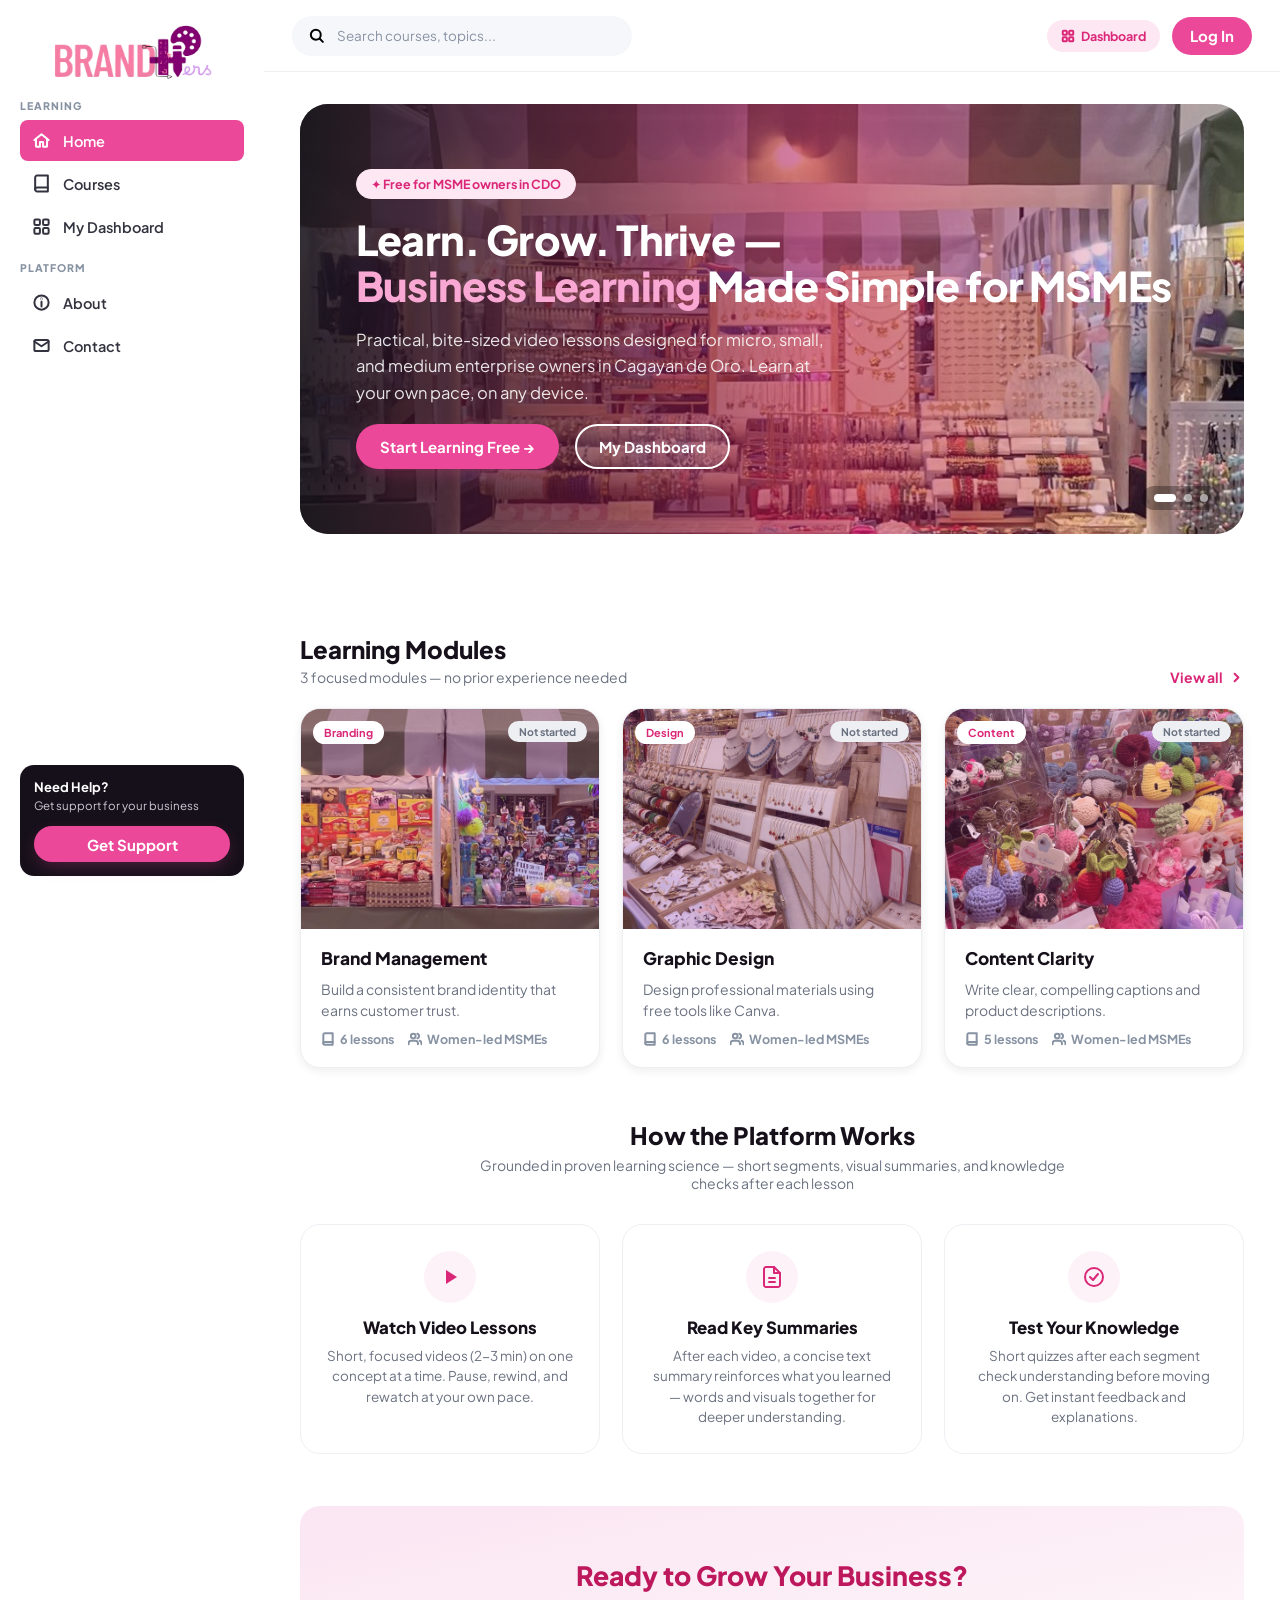
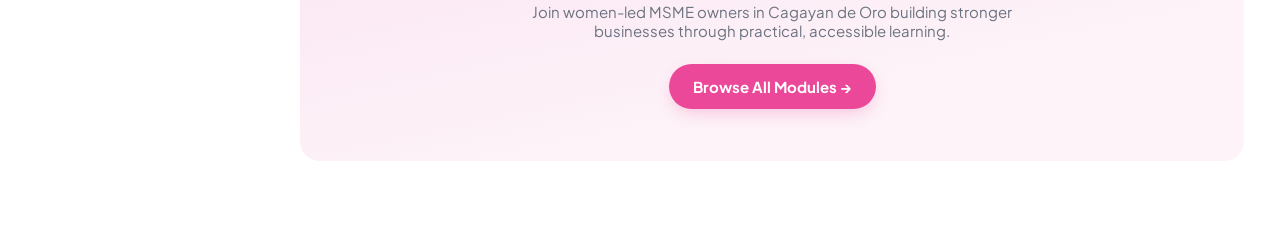
==== commit 877861b4: "Add files via upload" ====
--- a/index.html
+++ b/index.html
@@ -134,7 +134,7 @@
               /></a>
             </div>
             <div class="cards-row">
-              <button class="course-card" data-mod="brand-management">
+              <div role="button" tabindex="0" class="course-card" data-mod="brand-management">
                 <div class="thumb">
                   <div class="bg"><img src="assets/module-brand.jpg" alt="" /></div>
                   <span class="tag">Branding</span
@@ -151,8 +151,8 @@
                       MSMEs</span
                     >
                   </div>
-                </div></button
-              ><button class="course-card" data-mod="graphic-design">
+                </div></div
+              ><div role="button" tabindex="0" class="course-card" data-mod="graphic-design">
                 <div class="thumb">
                   <div class="bg"><img src="assets/module-design.jpg" alt="" /></div>
                   <span class="tag">Design</span><span class="status" data-status="graphic-design">Not started</span>
@@ -168,8 +168,8 @@
                       MSMEs</span
                     >
                   </div>
-                </div></button
-              ><button class="course-card" data-mod="content-clarity">
+                </div></div
+              ><div role="button" tabindex="0" class="course-card" data-mod="content-clarity">
                 <div class="thumb">
                   <div class="bg"><img src="assets/module-content.jpg" alt="" /></div>
                   <span class="tag">Content</span><span class="status" data-status="content-clarity">Not started</span>
@@ -186,7 +186,7 @@
                     >
                   </div>
                 </div>
-              </button>
+              </div>
             </div>
           </section>
 
--- a/css/styles.css
+++ b/css/styles.css
@@ -25,6 +25,7 @@
      17. Popups (notifications, log in, language, coming soon, toast)
      18. Responsive (tablet & phone)
      19. Phone polish (small-screen fine-tuning)
+     20. Very small phones (360px and below)
    ========================================================= */
 
 /* =========================================================
@@ -98,6 +99,14 @@
   cursor: pointer;
 }
 
+/* Visible focus for keyboard users (Tab key).
+   :focus-visible shows the ring only when using the keyboard,
+   not when clicking with a mouse or tapping on a phone. */
+:focus-visible {
+  outline: 2px solid var(--pink-600);
+  outline-offset: 2px;
+}
+
 input,
 select,
 textarea {
@@ -354,7 +363,6 @@
   flex: 1;
   min-width: 0;
   border: 0;
-  outline: 0;
   background: none;
   font-size: 13.5px;
   color: var(--ink-800);
@@ -675,6 +683,7 @@
 .course-card {
   display: flex;
   flex-direction: column;
+  cursor: pointer;
   overflow: hidden;
   border-radius: 20px;
   border: 1px solid var(--gray-200);
@@ -685,6 +694,10 @@
     transform 0.15s,
     box-shadow 0.15s;
 }
+.course-card:focus-visible {
+  outline: 2px solid var(--pink-500);
+  outline-offset: 3px;
+}
 .course-card:hover {
   box-shadow: 0 10px 24px rgba(23, 15, 26, 0.1);
   transform: translateY(-2px);
@@ -936,7 +949,6 @@
 .field-search input {
   flex: 1;
   border: 0;
-  outline: 0;
   background: none;
   font-size: 14px;
 }
@@ -1048,7 +1060,7 @@
   border-radius: 20px;
   background: var(--pink-100);
 }
-.ctml h3 {
+.ctml h2 {
   margin-bottom: 8px;
   font-weight: 800;
   font-size: 16px;
@@ -1136,7 +1148,7 @@
   gap: 14px;
   padding: 24px;
 }
-.outcomes h3 {
+.outcomes h2 {
   font-weight: 800;
   font-size: 15.5px;
   color: var(--ink-900);
@@ -1235,7 +1247,7 @@
 
 .lesson-row {
   display: flex;
-  align-items: center;
+  align-items: center;  
   gap: 16px;
   padding: 16px 22px;
   width: 100%;
@@ -1812,7 +1824,6 @@
   height: 100%;
   padding: 0 13px;
   border: 0;
-  outline: 0;
   border-radius: 10px;
   background: none;
   font-size: 13.5px;
@@ -2269,6 +2280,7 @@
 .c-play {
   display: grid;
   place-items: center;
+  flex: none; /* never squeezed by the other buttons */
   width: 40px;
   height: 40px;
   border-radius: 999px;
@@ -2349,9 +2361,6 @@
   border: 3px solid var(--pink-500);
   background: #fff;
 }
-.c-seek:focus {
-  outline: none;
-}
 
 .c-play.playing img {
   visibility: hidden;
@@ -2362,7 +2371,8 @@
 .c-play.playing::before,
 .c-play.playing::after {
   position: absolute;
-  top: 13px;
+  top: 50%;
+  margin-top: -7px;
   width: 4px;
   height: 14px;
   border-radius: 2px;
@@ -2370,10 +2380,10 @@
   content: '';
 }
 .c-play.playing::before {
-  left: 14px;
+  left: calc(50% - 7px); /* two bars, always centered */
 }
 .c-play.playing::after {
-  right: 14px;
+  left: calc(50% + 3px);
 }
 
 .c-sound.muted {
@@ -2746,9 +2756,11 @@
   font-size: 13px;
 }
 .qtop .k {
+  font-size: inherit;
   font-weight: 700;
   color: var(--pink-600);
 }
+
 .qtop .n {
   font-weight: 600;
   color: var(--gray-500);
@@ -2944,7 +2956,7 @@
   font-size: 36px;
 }
 
-.result-card h2 {
+.result-card h1 {
   font-weight: 800;
   font-size: 26px;
   color: var(--ink-900);
@@ -3036,7 +3048,7 @@
   gap: 8px;
   flex-wrap: wrap;
 }
-.pchips span {
+.pchips > span {
   padding: 5px 12px;
   border-radius: 999px;
   background: var(--pink-50);
@@ -3322,9 +3334,13 @@
   font-size: 13px;
   color: var(--gray-600);
 }
-.signup-row a {
+.signup-row a,
+.signup-row .signup-off {
   font-weight: 700;
   color: var(--pink-600);
+}
+.signup-row .signup-off {
+  cursor: default; /* Sign up is turned off for now (ALLOW_SIGNUP in script.js) */
 }
 
 .terms {
@@ -4043,6 +4059,9 @@
     padding: 22px 20px;
     border-radius: 20px;
   }
+  .welcome .txt {
+    align-self: stretch; /* text and buttons use the card's width, never wider */
+  }
 
   /* ---- stat boxes (Dashboard, About) ---- */
   .stat-box {
@@ -4061,3 +4080,48 @@
     padding: 20px 18px;
   }
 }
+
+/* =========================================================
+   20. Very small phones (360px and below, e.g. small Android phones)
+   ========================================================= */
+@media (max-width: 360px) {
+  .topbar {
+    gap: 8px;
+    padding: 0 12px;
+  }
+  .top-actions {
+    gap: 6px;
+  }
+  .top-logo {
+    width: 88px;
+    height: 30px;
+  }
+  /* video buttons a bit smaller so all of them fit */
+  .controls {
+    gap: 4px;
+    padding: 0 8px;
+  }
+  .c-play {
+    flex: none;
+    width: 34px;
+    height: 34px;
+  }
+  .c-skip {
+    height: 32px;
+    padding: 0 8px 0 6px;
+  }
+  .c-sound {
+    width: 32px;
+    height: 32px;
+  }
+  .welcome h1 {
+    font-size: 22px;
+    overflow-wrap: anywhere;
+  }
+  /* two buttons side by side don't fit: stack them */
+  .cta-row,
+  .welcome .btns,
+  .button-row {
+    grid-template-columns: 1fr;
+  }
+}
